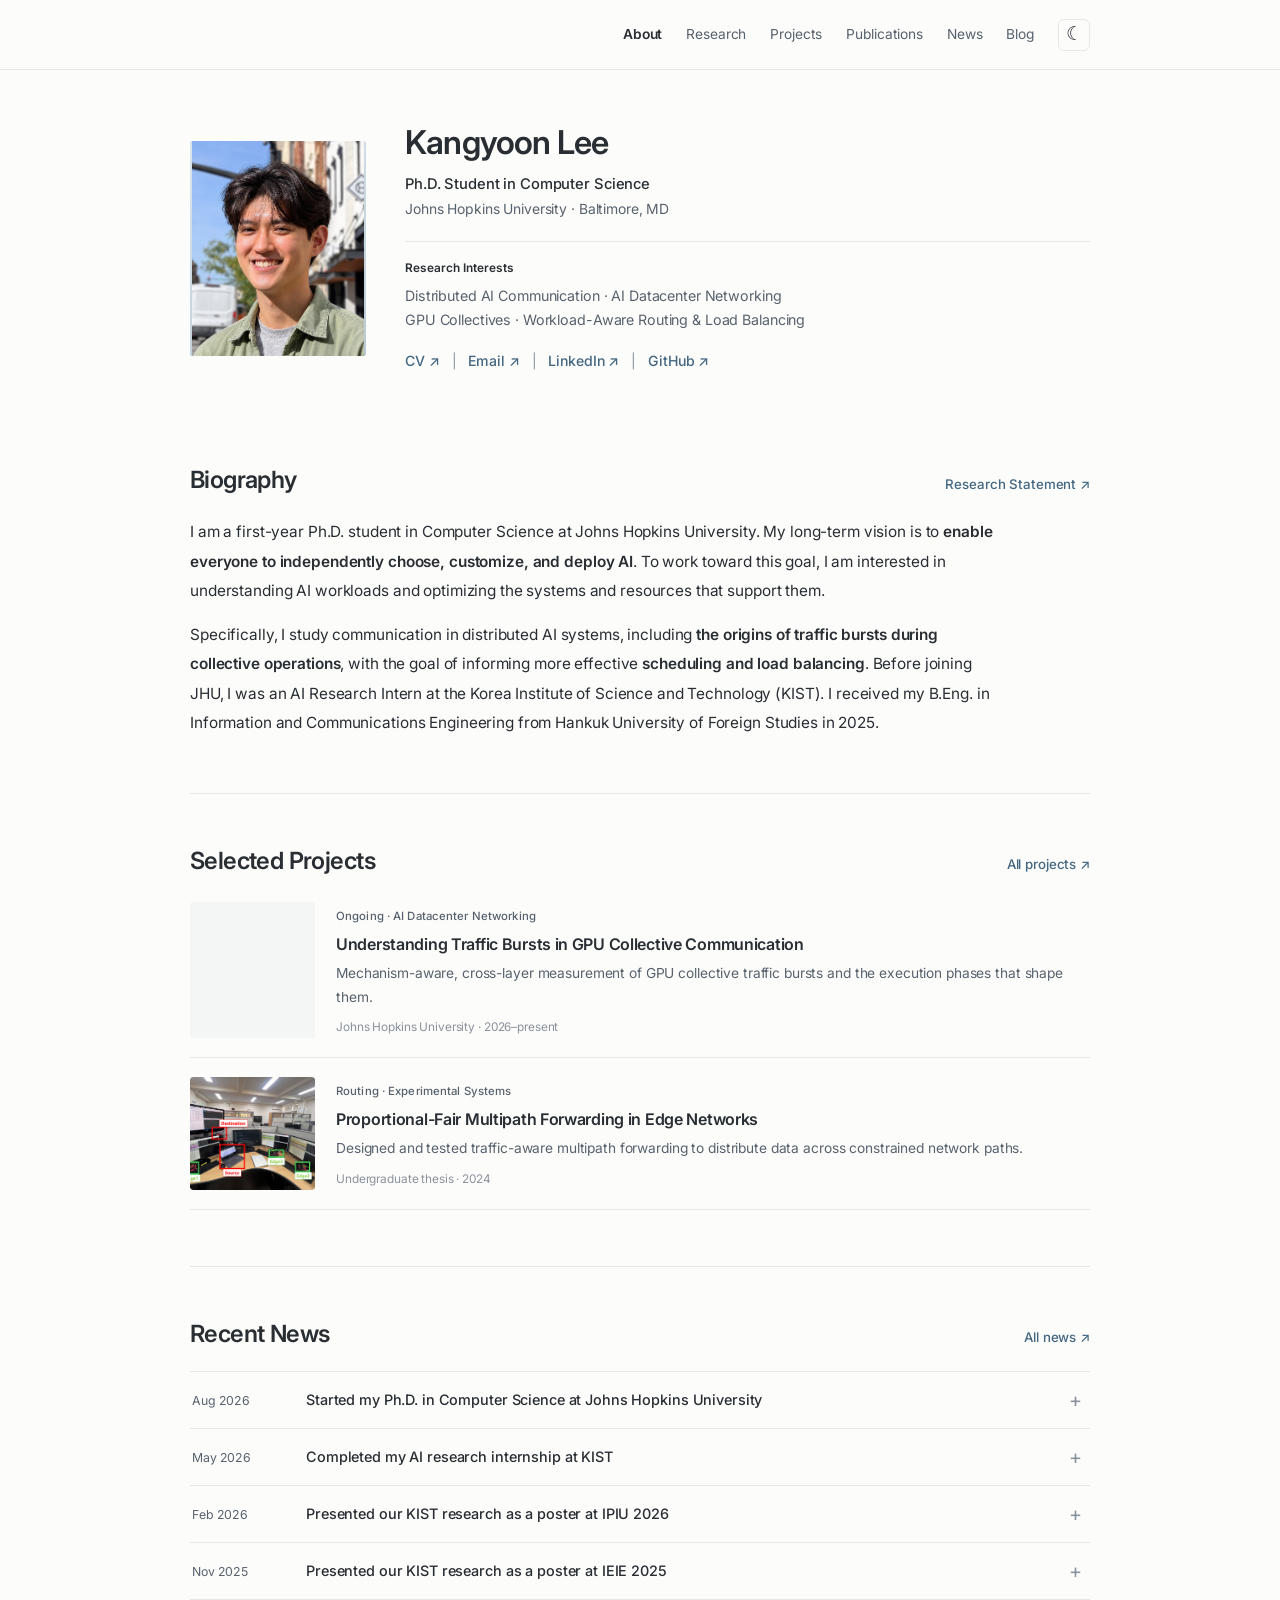
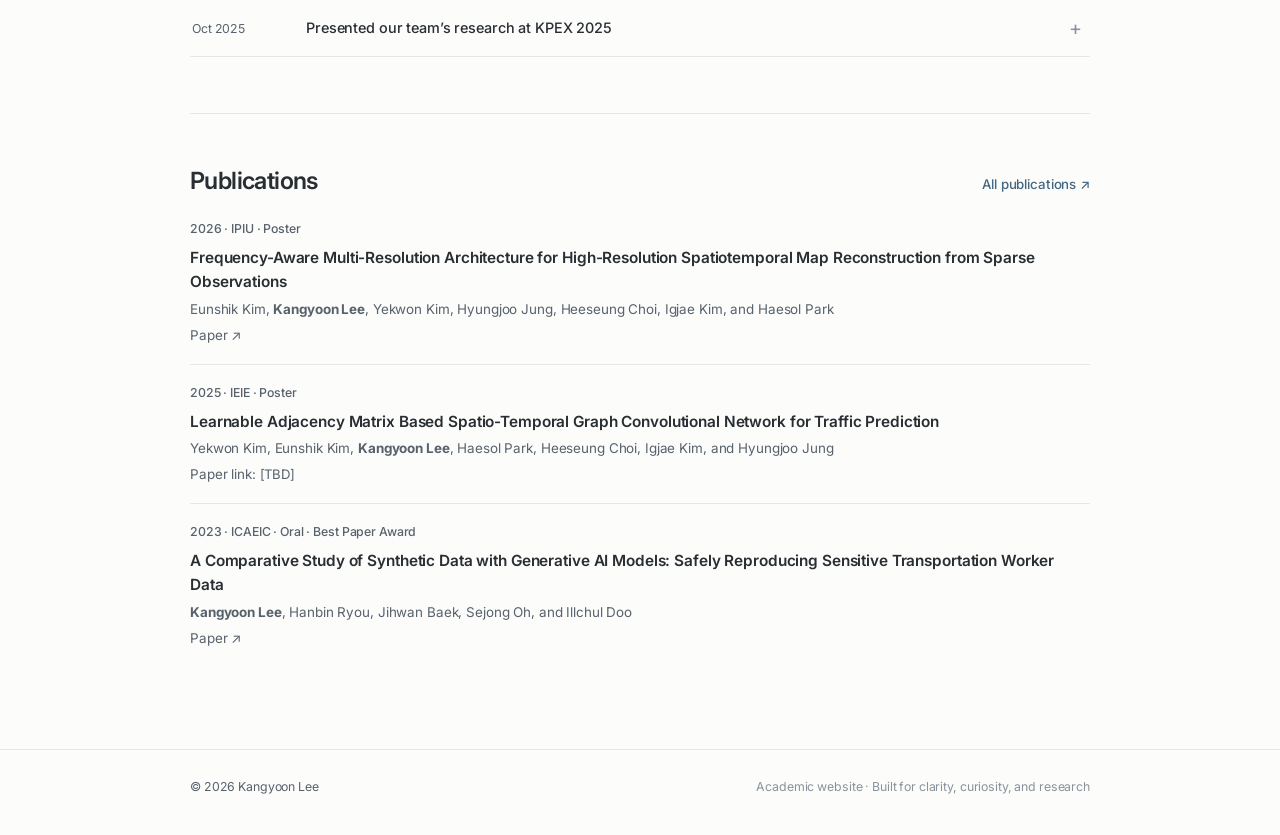
==== index.html @ d4cde8b1 "Add LinkedIn profile link to homepage" ====
<!doctype html><html lang="en"><head><meta charset="utf-8"><meta name="viewport" content="width=device-width, initial-scale=1"><meta name="description" content="Kangyoon Lee is a computer science Ph.D. student studying AI datacenter networking, GPU collective communication, network traffic bursts, and adaptive routing."><title>Kangyoon Lee — Researcher in AI Datacenter Networking</title><link rel="icon" href="assets/favicon.svg" type="image/svg+xml"><link rel="stylesheet" href="styles.css"><script src="site.js" defer></script><script>try{document.documentElement.dataset.theme=localStorage.getItem('klee-theme')||(matchMedia('(prefers-color-scheme: dark)').matches?'dark':'light')}catch(e){}</script></head>
<body><header class="site-header"><div class="wrap header-inner"><button class="mobile-menu" aria-controls="main-nav" aria-expanded="false">Menu ☰</button><nav class="nav" id="main-nav" aria-label="Main navigation"><a class="active" aria-current="page" href="index.html">About</a><a href="research.html">Research</a><a href="projects.html">Projects</a><a href="publications.html">Publications</a><a href="news.html">News</a><a href="blog.html">Blog</a><button class="theme-toggle" aria-label="Switch color theme"><span class="theme-icon" aria-hidden="true">☾</span></button></nav></div></header>
<main class="wrap"><section class="hero" aria-label="Introduction"><div class="portrait-wrap"><div class="portrait-frame"><img class="portrait-backdrop" src="assets/profile.jpg" alt="" aria-hidden="true"><img class="portrait" src="assets/profile.jpg" alt="Portrait of Kangyoon Lee"></div></div><div class="hero-copy"><h1>Kangyoon Lee</h1><p class="position">Ph.D. Student in Computer Science</p><p class="affiliation">Johns Hopkins University · Baltimore, MD</p><div class="rule"></div><span class="interests-label">Research Interests</span><p class="interests">Distributed AI Communication · AI Datacenter Networking<br>GPU Collectives · Workload-Aware Routing &amp; Load Balancing</p><div class="link-row"><a href="assets/Kangyoon_Lee_CV.pdf" target="_blank" rel="noopener">CV ↗</a><span class="sep">|</span><a href="mailto:klee320@jhu.edu">Email ↗</a><span class="sep">|</span><a href="https://www.linkedin.com/in/kangyoon-lee-a5141427a/" target="_blank" rel="noopener noreferrer">LinkedIn ↗</a><span class="sep">|</span><a href="https://github.com/KangYoonLee" target="_blank" rel="noopener">GitHub ↗</a></div></div></section>
<section class="section" id="biography"><div class="section-heading"><h2>Biography</h2><a class="more-link" href="research.html">Research Statement ↗</a></div><div class="body-copy"><p>I am a first-year Ph.D. student in Computer Science at Johns Hopkins University. My long-term vision is to <strong>enable everyone to independently choose, customize, and deploy AI</strong>. To work toward this goal, I am interested in understanding AI workloads and optimizing the systems and resources that support them.</p><p>Specifically, I study communication in distributed AI systems, including <strong>the origins of traffic bursts during collective operations</strong>, with the goal of informing more effective <strong>scheduling and load balancing</strong>. Before joining JHU, I was an AI Research Intern at the Korea Institute of Science and Technology (KIST). I received my B.Eng. in Information and Communications Engineering from Hankuk University of Foreign Studies in 2025.</p></div></section>
<div class="section-rule"></div><section class="section" id="selected-projects"><div class="section-heading"><h2>Selected Projects</h2><a class="more-link" href="projects.html">All projects ↗</a></div><div class="project-list"><a class="project" href="projects.html#gpu-bursts"><div class="project-art project-art-empty" aria-hidden="true"></div><div><span class="project-kind">Ongoing · AI Datacenter Networking</span><h3>Understanding Traffic Bursts in GPU Collective Communication</h3><p>Mechanism-aware, cross-layer measurement of GPU collective traffic bursts and the execution phases that shape them.</p><span class="project-meta">Johns Hopkins University · 2026–present</span></div></a><a class="project" href="projects.html#fair-forwarding"><div class="project-art"><img src="assets/project-pfs-dff.png" loading="lazy" alt="Annotated proportional-fair edge forwarding testbed with source, destination, and three relay nodes"></div><div><span class="project-kind">Routing · Experimental Systems</span><h3>Proportional-Fair Multipath Forwarding in Edge Networks</h3><p>Designed and tested traffic-aware multipath forwarding to distribute data across constrained network paths.</p><span class="project-meta">Undergraduate thesis · 2024</span></div></a></div></section>
<div class="section-rule"></div><section class="section" id="recent-news"><div class="section-heading"><h2>Recent News</h2><a class="more-link" href="news.html">All news ↗</a></div><div class="news-list" data-news-list data-news-limit="5"></div></section>
<div class="section-rule"></div><section class="section" id="publications"><div class="section-heading"><h2>Publications</h2><a class="more-link" href="publications.html">All publications ↗</a></div><div class="pub-list">
<article class="pub"><div class="pub-year">2026 · IPIU · Poster</div><div class="pub-title">Frequency-Aware Multi-Resolution Architecture for High-Resolution Spatiotemporal Map Reconstruction from Sparse Observations</div><div class="pub-authors">Eunshik Kim, <strong>Kangyoon Lee</strong>, Yekwon Kim, Hyungjoo Jung, Heeseung Choi, Igjae Kim, and Haesol Park</div><div class="pub-venue"><a href="https://drive.google.com/file/d/1fijY-DSR096OE1NTxRyKl7PCEGbOuyuy/view" target="_blank" rel="noopener">Paper ↗</a></div></article>
<article class="pub"><div class="pub-year">2025 · IEIE · Poster</div><div class="pub-title">Learnable Adjacency Matrix Based Spatio-Temporal Graph Convolutional Network for Traffic Prediction</div><div class="pub-authors">Yekwon Kim, Eunshik Kim, <strong>Kangyoon Lee</strong>, Haesol Park, Heeseung Choi, Igjae Kim, and Hyungjoo Jung</div><div class="pub-venue">Paper link: <span class="tbd-marker">[TBD]</span></div></article><article class="pub"><div class="pub-year">2023 · ICAEIC · Oral · Best Paper Award</div><div class="pub-title">A Comparative Study of Synthetic Data with Generative AI Models: Safely Reproducing Sensitive Transportation Worker Data</div><div class="pub-authors"><strong>Kangyoon Lee</strong>, Hanbin Ryou, Jihwan Baek, Sejong Oh, and Illchul Doo</div><div class="pub-venue"><a href="https://drive.google.com/file/d/1S6wTslbVXOL-vs75FmN3LtiXVv6EOuTP/view" target="_blank" rel="noopener">Paper ↗</a></div></article></div></section></main>
<footer class="site-footer"><div class="wrap footer-inner"><span>© <span class="year">2026</span> Kangyoon Lee</span><span class="footer-note">Academic website · Built for clarity, curiosity, and research</span></div></footer></body></html>
---- styles.css ----
@import url('https://fonts.googleapis.com/css2?family=Inter:wght@400;500;600;700&display=swap');
:root {
  --bg:#fafaf8; --surface:#ffffff; --ink:#262c35; --muted:#68717d; --light:#8d949d;
  --border:#e7e9e9; --accent:#365f89; --accent-soft:#ebf2f8; --card:#f5f7f6;
  --shadow:0 14px 60px rgba(34,47,58,.045); --max:1040px;
  color-scheme:light;
}
[data-theme="dark"] {
  --bg:#14191e; --surface:#1c232b; --ink:#eaf0f4; --muted:#aab6c3; --light:#8694a1;
  --border:#2c3741; --accent:#98c4e8; --accent-soft:#213647; --card:#1b2630;
  --shadow:0 15px 60px rgba(0,0,0,.12);color-scheme:dark;
}
*{box-sizing:border-box} html{scroll-behavior:smooth} body{margin:0;background:var(--bg);color:var(--ink);font:15px/1.75 'DM Sans',-apple-system,BlinkMacSystemFont,'Segoe UI',sans-serif;-webkit-font-smoothing:antialiased}
a{color:inherit;text-decoration:none}a:hover{color:var(--accent)}button{font:inherit}a:focus-visible,button:focus-visible,summary:focus-visible{outline:2px solid var(--accent);outline-offset:4px;border-radius:3px}p{margin:0 0 1em}h1,h2,h3{font-weight:600;margin:0;line-height:1.2;letter-spacing:-.03em}h1,h2{font-family:'Newsreader',Georgia,serif} h2{font-size:2.25rem}h3{font-size:1.12rem;letter-spacing:-.018em}
.wrap{width:min(calc(100% - 56px),var(--max));margin:0 auto}
.site-header{position:sticky;top:0;z-index:10;background:color-mix(in srgb,var(--bg) 94%,transparent);backdrop-filter:blur(18px);border-bottom:1px solid var(--border)}
.header-inner{min-height:78px;display:flex;align-items:center;justify-content:space-between;gap:20px}.brand{font-family:'Newsreader',Georgia,serif;font-weight:600;font-size:1.35rem;letter-spacing:-.035em}.brand-dot{color:var(--accent)}
.nav{display:flex;align-items:center;gap:27px}.nav a{font-size:.89rem;font-weight:550;color:var(--muted)}.nav a.active{color:var(--ink)}.nav a:hover{color:var(--accent)}
.theme-toggle{width:37px;height:37px;border:1px solid var(--border);background:var(--surface);color:var(--ink);border-radius:100%;cursor:pointer;display:grid;place-items:center;transition:transform .15s}.theme-toggle:hover{transform:rotate(15deg)}.theme-icon{font-size:1.17rem;line-height:1}.mobile-menu{display:none;border:1px solid var(--border);background:var(--surface);border-radius:8px;padding:7px 11px;color:var(--ink);cursor:pointer}
main{padding-bottom:100px}.hero{display:grid;grid-template-columns:285px 1fr;gap:68px;padding:92px 0 72px;align-items:center}.portrait-wrap{position:relative;width:285px;max-width:100%}.portrait{height:335px;border-radius:8px;background:linear-gradient(150deg,#dbe6eb,#b9c9d4);object-fit:cover;width:100%;display:block;filter:saturate(.85)}.portrait-note{font-size:.76rem;color:var(--light);margin-top:12px;text-align:center}.hero-copy .eyebrow,.kicker{color:var(--accent);font-weight:700;text-transform:uppercase;letter-spacing:.15em;font-size:.7rem}.hero h1{font-size:clamp(3.25rem,6vw,5.05rem);font-weight:500;letter-spacing:-.055em;margin:14px 0 6px;line-height:1}.position{font-size:1.06rem;font-weight:600;margin:12px 0 3px;line-height:1.5}.affiliation{color:var(--muted);font-size:.96rem;margin-bottom:30px}.rule{width:100%;height:1px;background:var(--border);margin:27px 0 24px}.interests-label{display:block;font-size:.75rem;letter-spacing:.05em;text-transform:uppercase;font-weight:700;margin-bottom:6px}.interests{font-size:.95rem;color:var(--muted);margin-bottom:22px}.link-row{display:flex;align-items:center;flex-wrap:wrap;gap:13px;font-size:.9rem;font-weight:650}.link-row a{color:var(--accent)}.sep{color:var(--light);font-weight:400}.unavailable{opacity:.42;cursor:not-allowed}
section{scroll-margin-top:120px}.section{margin-top:65px}.section-heading{display:flex;align-items:flex-end;justify-content:space-between;gap:20px;margin-bottom:25px}.more-link{font-size:.84rem;font-weight:650;color:var(--accent);white-space:nowrap}.body-copy{max-width:800px;font-size:1rem;color:var(--muted);line-height:1.95}.body-copy strong{color:var(--ink);font-weight:650}.statement{margin:30px 0 18px;padding:18px 24px;border-left:3px solid var(--accent);background:var(--accent-soft);font-family:'Newsreader',Georgia,serif;font-size:1.5rem;line-height:1.4;letter-spacing:-.015em}.research-steps{display:grid;grid-template-columns:repeat(3,1fr);gap:16px;margin-top:27px}.step{border:1px solid var(--border);padding:22px 23px;border-radius:9px;background:var(--surface)}.step-no{color:var(--accent);font-size:.73rem;font-weight:700;letter-spacing:.12em}.step h3{margin:12px 0 9px}.step p{color:var(--muted);font-size:.86rem;line-height:1.75;margin:0}
.section-rule{height:1px;background:var(--border);margin-top:73px}.project-list{display:grid;gap:16px}.project{display:grid;grid-template-columns:155px 1fr;gap:25px;padding:22px;border:1px solid var(--border);border-radius:10px;background:var(--surface);box-shadow:var(--shadow)}.project:hover{border-color:color-mix(in srgb,var(--accent) 35%,var(--border))}.project-art{min-height:125px;border-radius:7px;background:var(--card);position:relative;overflow:hidden;display:flex;align-items:center;justify-content:center}.project-art svg{width:100%;height:100%;max-height:160px}.project-kind{font-size:.71rem;letter-spacing:.11em;color:var(--accent);font-weight:700;text-transform:uppercase}.project h3{margin:6px 0 8px;font-size:1.13rem}.project p{margin:0;color:var(--muted);font-size:.88rem;line-height:1.73}.project-meta{display:block;margin-top:12px;font-size:.77rem;color:var(--light)}
.news-list{border-top:1px solid var(--border)}.news-entry{border-bottom:1px solid var(--border)}.news-entry summary{display:grid;grid-template-columns:110px 1fr 20px;gap:15px;align-items:start;list-style:none;padding:20px 2px;cursor:pointer}.news-entry summary::-webkit-details-marker{display:none}.news-date{font-size:.78rem;color:var(--muted);padding-top:2px}.news-title{font-weight:600;font-size:.92rem;line-height:1.6}.chevron{font-size:1.25rem;color:var(--light);line-height:1.2;transition:transform .2s}.news-entry[open] .chevron{transform:rotate(45deg)}.news-detail{margin:-6px 45px 21px 125px;color:var(--muted);font-size:.88rem;line-height:1.8}.tag{display:inline-block;font-size:.68rem;font-weight:600;border:1px solid var(--border);border-radius:50px;padding:1px 9px;margin-left:7px;vertical-align:1px;color:var(--muted)}
.pub-list{display:grid;gap:20px}.pub{border-bottom:1px solid var(--border);padding-bottom:20px}.pub:last-child{border-bottom:0}.pub-year{color:var(--accent);font-size:.77rem;font-weight:700;margin-bottom:6px}.pub-title{font-weight:650;line-height:1.6}.pub-authors,.pub-venue{color:var(--muted);font-size:.87rem;margin-top:3px;line-height:1.7}.pub-award{display:inline-block;margin-top:9px;color:var(--accent);background:var(--accent-soft);padding:2px 9px;border-radius:4px;font-size:.76rem;font-weight:600}
.page-hero{padding:91px 0 38px;max-width:770px}.page-hero h1{font-size:clamp(3.3rem,6vw,4.7rem);font-weight:500;margin:13px 0 20px}.page-hero p{font-size:1rem;color:var(--muted);max-width:720px}.detail-list{display:grid;gap:24px;margin-top:25px}.detail{border:1px solid var(--border);background:var(--surface);padding:29px 33px;border-radius:10px}.detail .project-kind{margin-bottom:10px}.detail h2{font-family:'DM Sans',sans-serif;font-size:1.36rem;letter-spacing:-.025em;margin-bottom:13px}.detail p{color:var(--muted);max-width:790px;font-size:.93rem;line-height:1.85}.detail .micro{color:var(--accent);font-size:.84rem;font-weight:600;margin-top:15px}.empty-state{border:1px dashed var(--border);border-radius:10px;padding:45px 35px;background:var(--surface)}.empty-state h2{font-size:2rem}.empty-state p{max-width:610px;color:var(--muted);margin-top:15px}.topic-chips{display:flex;flex-wrap:wrap;gap:10px;margin-top:24px}.topic-chips span{padding:7px 13px;border:1px solid var(--border);border-radius:50px;font-size:.81rem;color:var(--muted)}
.site-footer{border-top:1px solid var(--border);padding:32px 0 45px;color:var(--muted);font-size:.8rem}.footer-inner{display:flex;justify-content:space-between;align-items:center;gap:12px;flex-wrap:wrap}.footer-note{color:var(--light)}
@media(max-width:850px){.hero{grid-template-columns:230px 1fr;gap:35px;padding-top:65px}.portrait-wrap{width:230px}.portrait{height:280px}.research-steps{grid-template-columns:1fr 1fr}.nav{gap:15px}}
@media(max-width:640px){.wrap{width:min(calc(100% - 36px),var(--max))}.header-inner{min-height:66px}.mobile-menu{display:block;margin-left:auto}.nav{display:none;position:absolute;left:0;right:0;top:66px;background:var(--bg);border-bottom:1px solid var(--border);padding:17px 20px 25px;flex-direction:column;align-items:stretch;gap:13px}.nav.open{display:flex}.nav a{padding:6px 0}.theme-toggle{align-self:flex-start}.hero{display:block;padding:46px 0 30px}.portrait-wrap{width:205px;margin-bottom:30px}.portrait{height:245px}.portrait-note{text-align:left}.hero h1{font-size:3.8rem}.section{margin-top:48px}h2{font-size:1.9rem}.section-rule{margin-top:54px}.research-steps{grid-template-columns:1fr}.project{grid-template-columns:100px 1fr;gap:16px;padding:15px}.project-art{min-height:115px}.project h3{font-size:1rem}.project p{font-size:.81rem}.news-entry summary{grid-template-columns:78px 1fr 18px;gap:9px}.news-detail{margin:-3px 25px 17px 87px}.tag{margin-left:0;margin-top:4px}.page-hero{padding:55px 0 24px}.page-hero h1{font-size:3.6rem}.detail{padding:22px}.statement{font-size:1.3rem}}
@media(prefers-reduced-motion:reduce){html{scroll-behavior:auto}*{transition:none!important}}


/* Academic minimalism refresh, 2026-10-31.
   Keeps the existing layout, content, dark mode and responsive behavior. */
:root {
  --bg:#fcfcfb; --surface:#fff; --ink:#292e33; --muted:#58626d;
  --light:#8a929b; --border:#e5e8e9; --accent:#446781;
  --accent-soft:#f5f7f8; --card:#f4f6f6; --shadow:none; --max:900px;
}
[data-theme="dark"] {
  --bg:#171b1f; --surface:#1b2025; --ink:#e8edf0;
  --muted:#b1bac3; --light:#8a98a5; --border:#343b43;
  --accent:#a6c4d9; --accent-soft:#222b33; --card:#20272d;
  --shadow:none;
}
body {
  font-family:'Inter',-apple-system,BlinkMacSystemFont,'Segoe UI',Arial,sans-serif;
  font-size:15px;line-height:1.78;font-weight:400;letter-spacing:-.008em;
}
h1,h2,h3,.brand,.statement {
  font-family:'Inter',-apple-system,BlinkMacSystemFont,'Segoe UI',Arial,sans-serif;
  letter-spacing:-.025em;
}
h1,h2,h3{font-weight:600;line-height:1.35}
h2{font-size:1.48rem}
h3{font-size:1rem;letter-spacing:-.018em}
a:hover{color:var(--accent)}
.site-header {background:color-mix(in srgb,var(--bg) 96%,transparent);backdrop-filter:blur(12px)}
.header-inner{min-height:69px}
.brand{font-size:.98rem;font-weight:600;letter-spacing:-.018em}
.brand-dot{color:var(--muted)}
.nav{gap:24px}
.nav a{font-size:.86rem;font-weight:400;color:var(--muted)}
.nav a.active{font-weight:600;color:var(--ink)}
.theme-toggle{width:32px;height:32px;border-radius:6px;background:transparent}
.theme-toggle:hover{transform:none;background:var(--accent-soft)}
main{padding-bottom:82px}
.hero{grid-template-columns:218px minmax(0,1fr);gap:48px;padding:69px 0 54px;align-items:center}
.portrait-wrap{width:218px}
.portrait{height:267px;border-radius:3px;filter:saturate(.78)}
.portrait-note{font-size:.7rem;margin-top:8px}
.hero-copy .eyebrow,.kicker{
  font-size:.72rem;letter-spacing:.025em;font-weight:500;
  text-transform:none;color:var(--muted);
}
.hero h1{
  font-size:clamp(2.35rem,4vw,2.75rem);font-weight:600;
  letter-spacing:-.032em;line-height:1.16;margin:10px 0 10px;
}
.position{font-size:.96rem;font-weight:500;margin:8px 0 2px}
.affiliation{font-size:.9rem;margin-bottom:19px}
.rule{margin:19px 0 16px}
.interests-label{font-size:.74rem;letter-spacing:0;text-transform:none;font-weight:600;margin-bottom:5px}
.interests{font-size:.89rem;line-height:1.7;margin-bottom:16px}
.link-row{font-size:.88rem;font-weight:500;gap:12px}
.section{margin-top:51px}
.section-heading{margin-bottom:21px}
.more-link{font-size:.83rem;font-weight:500}
.body-copy{max-width:815px;font-size:.96rem;color:var(--ink);line-height:1.9}
.body-copy strong{font-weight:600}
.statement{
  margin:26px 0 18px;padding:7px 0 7px 17px;
  border-left:2px solid var(--border);background:transparent;
  font-size:.98rem;font-weight:400;line-height:1.75;
  color:var(--muted);letter-spacing:-.01em;
}
.research-steps{gap:28px;margin-top:25px}
.step{padding:4px 0;background:transparent;border:0;border-radius:0}
.step-no{font-size:.7rem;font-weight:500;letter-spacing:.01em;color:var(--muted)}
.step h3{margin:7px 0 5px;font-size:.92rem;font-weight:600}
.step p{font-size:.84rem;line-height:1.75}
.section-rule{margin-top:56px;background:var(--border)}
.project-list{gap:0}
.project{
  grid-template-columns:125px minmax(0,1fr);gap:21px;
  padding:19px 0;border:0;border-bottom:1px solid var(--border);
  border-radius:0;background:transparent;box-shadow:none;
}
.project:first-child{padding-top:4px}
.project:hover{border-color:var(--border)}
.project-art{min-height:100px;border-radius:3px;background:var(--card)}
.project-art svg{max-height:110px}
.project-kind{font-size:.71rem;letter-spacing:.01em;font-weight:500;text-transform:none;color:var(--muted)}
.project h3{font-size:1rem;line-height:1.52;margin:3px 0 6px}
.project p{font-size:.86rem;line-height:1.72}
.project-meta{font-size:.74rem;margin-top:8px}
.news-entry summary{padding:16px 2px;grid-template-columns:99px 1fr 19px;gap:15px}
.news-title{font-size:.9rem;font-weight:500}
.news-date{font-size:.77rem}
.news-detail{margin:-4px 36px 17px 116px;font-size:.87rem}
.tag{font-weight:400;font-size:.68rem;border-color:var(--border);background:transparent;padding:1px 7px}
.pub-list{gap:17px}
.pub{padding-bottom:17px}
.pub-year{font-weight:500;color:var(--muted)}
.pub-title{font-weight:600;font-size:.96rem}
.pub-authors,.pub-venue{font-size:.84rem}
.pub-award{color:var(--accent);background:transparent;padding:0;font-size:.78rem}
.page-hero{padding:68px 0 26px}
.page-hero h1{
  font-family:'Inter',sans-serif;font-size:clamp(2.15rem,4vw,2.5rem);
  font-weight:600;line-height:1.2;letter-spacing:-.03em;margin:10px 0 17px;
}
.page-hero p{font-size:.94rem}
.detail-list{gap:0}
.detail{
  background:transparent;border:0;border-bottom:1px solid var(--border);
  padding:24px 0;border-radius:0;
}
.detail:first-child{padding-top:14px}
.detail h2{font-family:'Inter',sans-serif;font-size:1.09rem;font-weight:600;letter-spacing:-.016em}
.detail p{font-size:.92rem;line-height:1.82}
.detail .micro{font-size:.8rem;font-weight:500;color:var(--muted)}
.empty-state{background:transparent;border:1px solid var(--border);border-radius:3px}
.empty-state h2{font-size:1.5rem}
.topic-chips span{font-size:.79rem;border-radius:4px}
.site-footer{font-size:.77rem;padding:26px 0 38px}
@media(max-width:850px){
  .hero{grid-template-columns:198px minmax(0,1fr);gap:33px;padding-top:55px}
  .portrait-wrap{width:198px}.portrait{height:240px}
  .nav{gap:15px}
}
@media(max-width:640px){
  .header-inner{min-height:63px}
  .nav{top:63px}
  .hero{display:block;padding:36px 0 24px}
  .portrait-wrap{width:184px;margin-bottom:25px}
  .portrait{height:224px}
  .hero h1{font-size:2.45rem}
  h2{font-size:1.4rem}
  .section{margin-top:39px}
  .section-rule{margin-top:42px}
  .research-steps{grid-template-columns:1fr;gap:18px}
  .project{grid-template-columns:90px minmax(0,1fr);gap:15px;padding:16px 0}
  .project-art{min-height:96px}
  .project h3{font-size:.92rem}
  .project p{font-size:.81rem}
  .news-entry summary{grid-template-columns:80px 1fr 15px;gap:8px}
  .news-detail{margin:-4px 20px 17px 88px}
  .page-hero{padding:44px 0 18px}
  .page-hero h1{font-size:2.2rem}
  .detail{padding:20px 0}
  .statement{font-size:.95rem}
}

/* Profile and research content revision */
.hero{grid-template-columns:176px minmax(0,1fr);gap:39px;padding:53px 0 40px}
.portrait-wrap{width:176px}.portrait{height:215px;object-position:center 42%}
.hero h1{font-size:2.05rem;letter-spacing:-.025em;margin:0 0 12px}
.position{font-size:.92rem}.affiliation{font-size:.87rem}
.hero .eyebrow{display:none}
.research-statement-block{padding:26px 0;border-bottom:1px solid var(--border);max-width:780px}
.research-statement-block h2{font-size:1.12rem;margin-bottom:10px}
.research-statement-block p{font-size:.95rem;line-height:1.82;color:var(--muted)}
.research-statement-block .statement-line{color:var(--ink);font-weight:600}
.tbd-marker{font-size:.82rem;color:var(--muted);font-weight:400}
.paper-abstract{max-width:750px;font-size:.87rem;line-height:1.7;color:var(--muted);margin:12px 0}
.pub h2.pub-title{font-family:Inter,Arial,sans-serif;font-size:1.04rem;line-height:1.5;font-weight:600;margin:4px 0 7px;letter-spacing:-.012em}
@media(max-width:640px){.hero{display:block;padding:32px 0 21px}.portrait-wrap{width:168px;margin-bottom:21px}.portrait{height:206px}.hero h1{font-size:2.05rem}}

/* Portrait framing: a sharp, centered subject over a softly blurred copy
   of the original photograph. Update both image src attributes together. */
.portrait-frame{
  position:relative;
  width:100%;
  height:215px;
  overflow:hidden;
  border-radius:3px;
  background:var(--card);
  isolation:isolate;
}
.portrait-frame .portrait-backdrop{
  position:absolute;
  inset:-17px;
  width:calc(100% + 34px);
  height:calc(100% + 34px);
  object-fit:cover;
  filter:blur(17px) brightness(.94);
  transform:scale(1.04);
  opacity:.8;
  z-index:0;
}
.portrait-frame .portrait{
  position:relative;
  z-index:1;
  display:block;
  width:100%;
  height:100%;
  object-fit:contain;
  object-position:center;
  filter:none;
  border-radius:0;
}
@media(max-width:640px){
  .portrait-frame{height:206px}
}

/* Project photography: actual research materials, with images aligned left. */
.project-art{overflow:hidden}
.project-art img{
  display:block;width:100%;height:100%;min-height:100px;
  object-fit:cover;object-position:center;border-radius:3px;
}
.project-art-empty{background:var(--card)}
.detail-list .detail{
  display:grid;
  grid-template-columns:215px minmax(0,1fr);
  gap:24px;
  align-items:start;
}
.detail-media{
  min-width:0;aspect-ratio:4 / 3;
  overflow:hidden;
  background:var(--card);
  border:1px solid var(--border);
  border-radius:3px;
}
.detail-media img{
  display:block;width:100%;height:100%;
  object-fit:contain;object-position:center;
  background:#fff;
}
.detail-media-empty{background:var(--card);border-color:transparent}
.detail-copy{min-width:0}
@media(max-width:700px){
  .detail-list .detail{grid-template-columns:132px minmax(0,1fr);gap:16px}
}
@media(max-width:520px){
  .detail-list .detail{grid-template-columns:1fr;gap:12px}
  .detail-media{max-width:270px}
  .detail-media-empty{min-height:90px;max-width:180px}
}

/* Header without a wordmark: right-align navigation on desktop. */
@media (min-width:641px) { .header-inner { justify-content:flex-end; } }
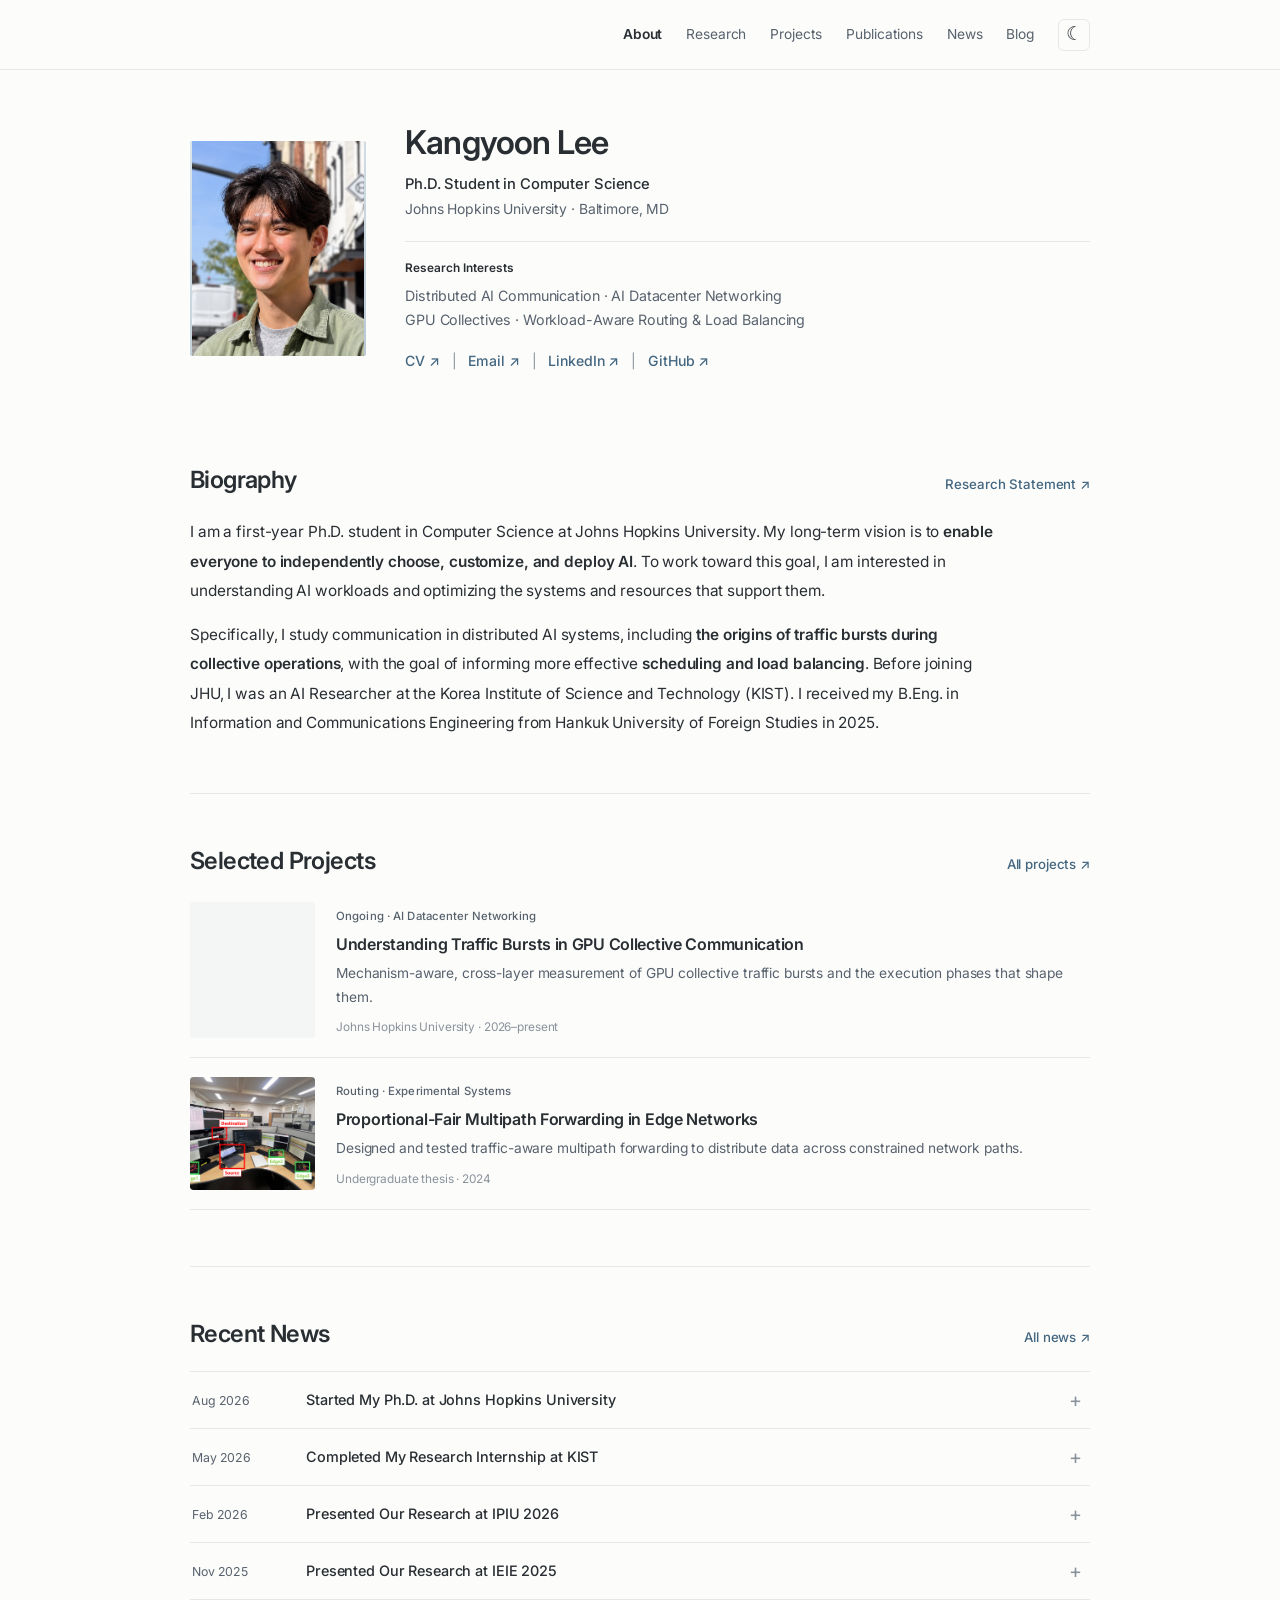
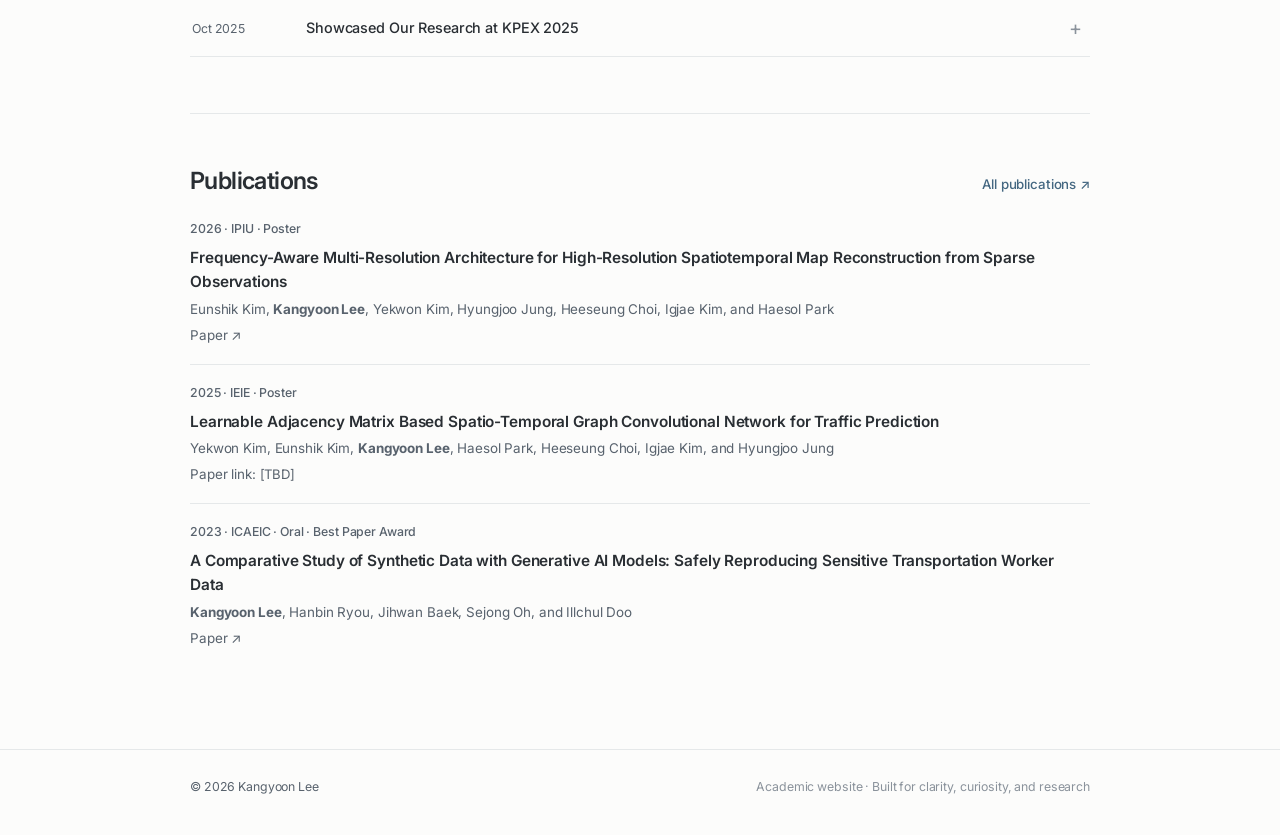
==== commit af8b46a8: "Fix biography section title and update details Updated biography section to reflect correct title an" ====
--- a/index.html
+++ b/index.html
@@ -1,7 +1,7 @@
 <!doctype html><html lang="en"><head><meta charset="utf-8"><meta name="viewport" content="width=device-width, initial-scale=1"><meta name="description" content="Kangyoon Lee is a computer science Ph.D. student studying AI datacenter networking, GPU collective communication, network traffic bursts, and adaptive routing."><title>Kangyoon Lee — Researcher in AI Datacenter Networking</title><link rel="icon" href="assets/favicon.svg" type="image/svg+xml"><link rel="stylesheet" href="styles.css"><script src="site.js" defer></script><script>try{document.documentElement.dataset.theme=localStorage.getItem('klee-theme')||(matchMedia('(prefers-color-scheme: dark)').matches?'dark':'light')}catch(e){}</script></head>
 <body><header class="site-header"><div class="wrap header-inner"><button class="mobile-menu" aria-controls="main-nav" aria-expanded="false">Menu ☰</button><nav class="nav" id="main-nav" aria-label="Main navigation"><a class="active" aria-current="page" href="index.html">About</a><a href="research.html">Research</a><a href="projects.html">Projects</a><a href="publications.html">Publications</a><a href="news.html">News</a><a href="blog.html">Blog</a><button class="theme-toggle" aria-label="Switch color theme"><span class="theme-icon" aria-hidden="true">☾</span></button></nav></div></header>
 <main class="wrap"><section class="hero" aria-label="Introduction"><div class="portrait-wrap"><div class="portrait-frame"><img class="portrait-backdrop" src="assets/profile.jpg" alt="" aria-hidden="true"><img class="portrait" src="assets/profile.jpg" alt="Portrait of Kangyoon Lee"></div></div><div class="hero-copy"><h1>Kangyoon Lee</h1><p class="position">Ph.D. Student in Computer Science</p><p class="affiliation">Johns Hopkins University · Baltimore, MD</p><div class="rule"></div><span class="interests-label">Research Interests</span><p class="interests">Distributed AI Communication · AI Datacenter Networking<br>GPU Collectives · Workload-Aware Routing &amp; Load Balancing</p><div class="link-row"><a href="assets/Kangyoon_Lee_CV.pdf" target="_blank" rel="noopener">CV ↗</a><span class="sep">|</span><a href="mailto:klee320@jhu.edu">Email ↗</a><span class="sep">|</span><a href="https://www.linkedin.com/in/kangyoon-lee-a5141427a/" target="_blank" rel="noopener noreferrer">LinkedIn ↗</a><span class="sep">|</span><a href="https://github.com/KangYoonLee" target="_blank" rel="noopener">GitHub ↗</a></div></div></section>
-<section class="section" id="biography"><div class="section-heading"><h2>Biography</h2><a class="more-link" href="research.html">Research Statement ↗</a></div><div class="body-copy"><p>I am a first-year Ph.D. student in Computer Science at Johns Hopkins University. My long-term vision is to <strong>enable everyone to independently choose, customize, and deploy AI</strong>. To work toward this goal, I am interested in understanding AI workloads and optimizing the systems and resources that support them.</p><p>Specifically, I study communication in distributed AI systems, including <strong>the origins of traffic bursts during collective operations</strong>, with the goal of informing more effective <strong>scheduling and load balancing</strong>. Before joining JHU, I was an AI Research Intern at the Korea Institute of Science and Technology (KIST). I received my B.Eng. in Information and Communications Engineering from Hankuk University of Foreign Studies in 2025.</p></div></section>
+<section class="section" id="biography"><div class="section-heading"><h2>Biography</h2><a class="more-link" href="research.html">Research Statement ↗</a></div><div class="body-copy"><p>I am a first-year Ph.D. student in Computer Science at Johns Hopkins University. My long-term vision is to <strong>enable everyone to independently choose, customize, and deploy AI</strong>. To work toward this goal, I am interested in understanding AI workloads and optimizing the systems and resources that support them.</p><p>Specifically, I study communication in distributed AI systems, including <strong>the origins of traffic bursts during collective operations</strong>, with the goal of informing more effective <strong>scheduling and load balancing</strong>. Before joining JHU, I was an AI Researcher at the Korea Institute of Science and Technology (KIST). I received my B.Eng. in Information and Communications Engineering from Hankuk University of Foreign Studies in 2025.</p></div></section>
 <div class="section-rule"></div><section class="section" id="selected-projects"><div class="section-heading"><h2>Selected Projects</h2><a class="more-link" href="projects.html">All projects ↗</a></div><div class="project-list"><a class="project" href="projects.html#gpu-bursts"><div class="project-art project-art-empty" aria-hidden="true"></div><div><span class="project-kind">Ongoing · AI Datacenter Networking</span><h3>Understanding Traffic Bursts in GPU Collective Communication</h3><p>Mechanism-aware, cross-layer measurement of GPU collective traffic bursts and the execution phases that shape them.</p><span class="project-meta">Johns Hopkins University · 2026–present</span></div></a><a class="project" href="projects.html#fair-forwarding"><div class="project-art"><img src="assets/project-pfs-dff.png" loading="lazy" alt="Annotated proportional-fair edge forwarding testbed with source, destination, and three relay nodes"></div><div><span class="project-kind">Routing · Experimental Systems</span><h3>Proportional-Fair Multipath Forwarding in Edge Networks</h3><p>Designed and tested traffic-aware multipath forwarding to distribute data across constrained network paths.</p><span class="project-meta">Undergraduate thesis · 2024</span></div></a></div></section>
 <div class="section-rule"></div><section class="section" id="recent-news"><div class="section-heading"><h2>Recent News</h2><a class="more-link" href="news.html">All news ↗</a></div><div class="news-list" data-news-list data-news-limit="5"></div></section>
 <div class="section-rule"></div><section class="section" id="publications"><div class="section-heading"><h2>Publications</h2><a class="more-link" href="publications.html">All publications ↗</a></div><div class="pub-list">
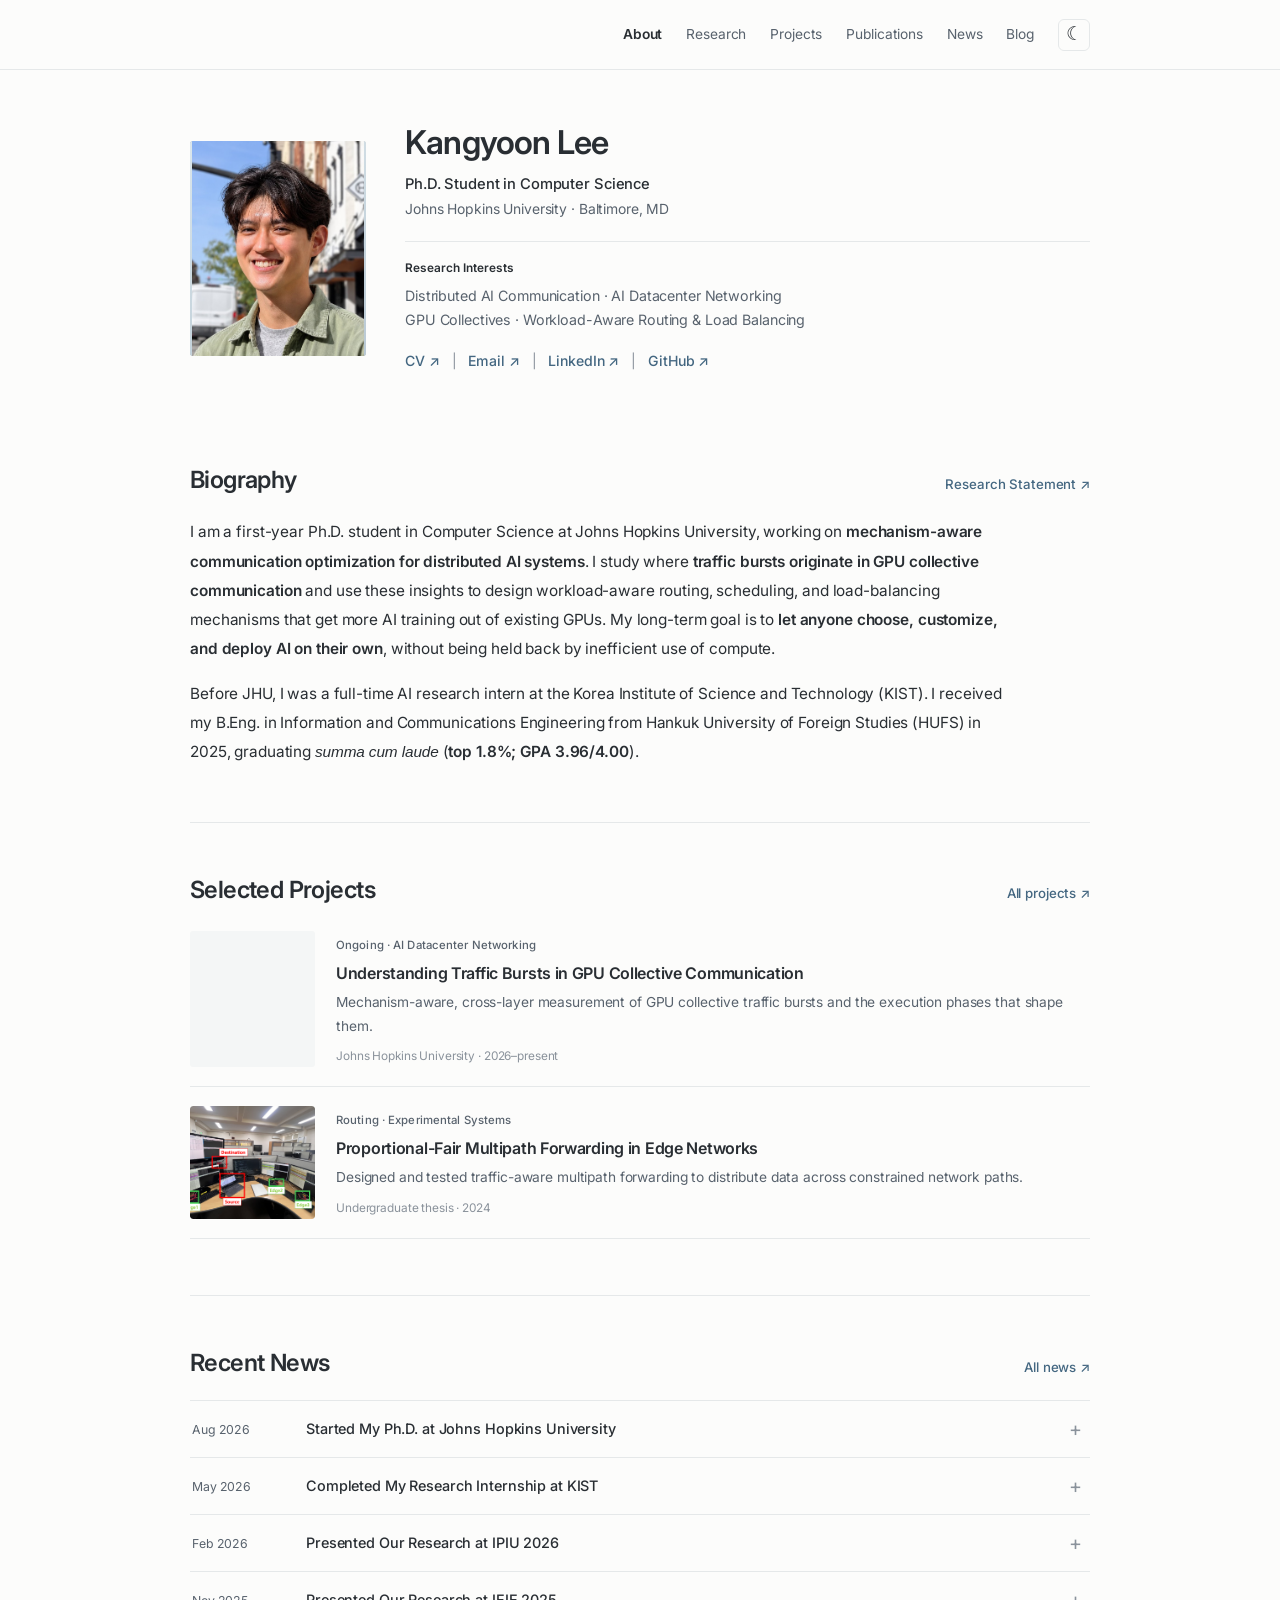
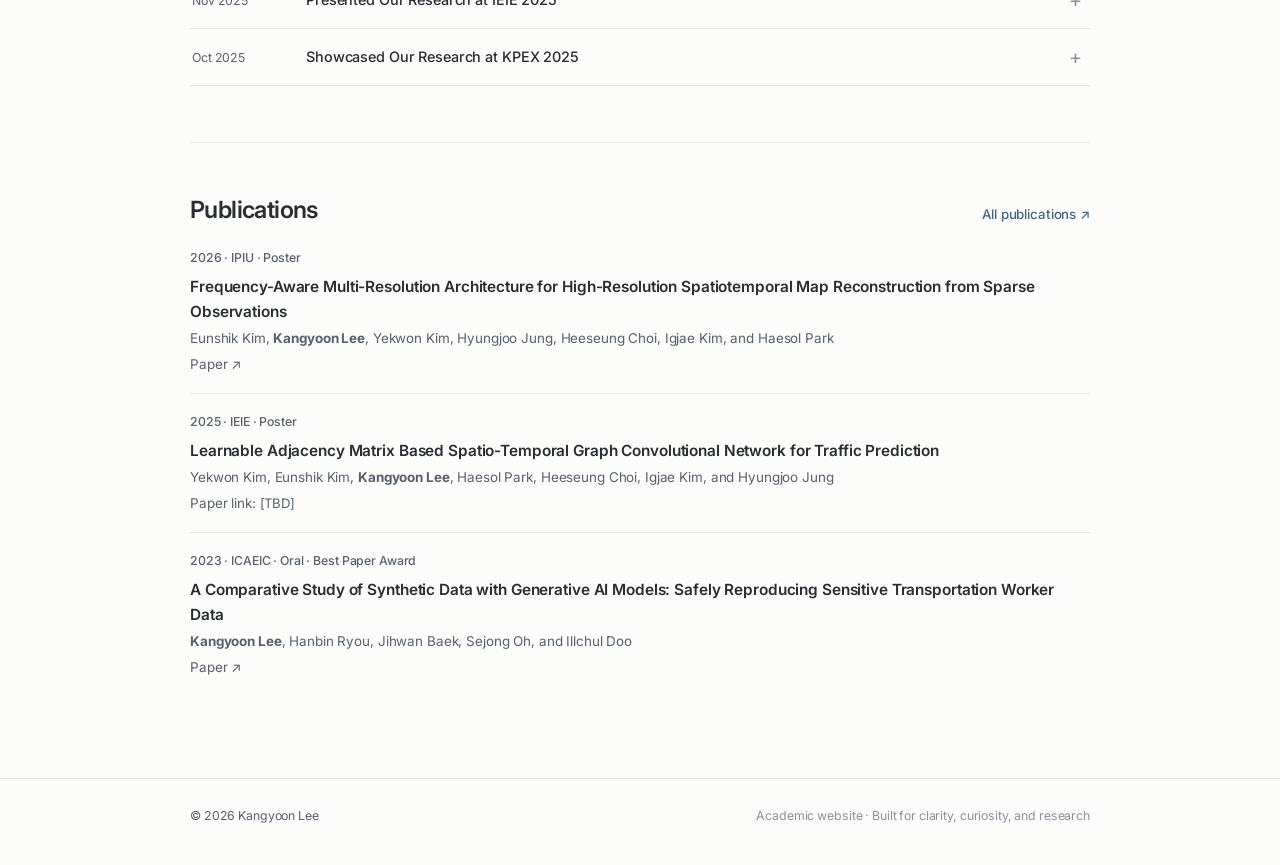
==== commit 72a72cb0: "Update biography with refined research mission and background" ====
--- a/index.html
+++ b/index.html
@@ -1,7 +1,7 @@
 <!doctype html><html lang="en"><head><meta charset="utf-8"><meta name="viewport" content="width=device-width, initial-scale=1"><meta name="description" content="Kangyoon Lee is a computer science Ph.D. student studying AI datacenter networking, GPU collective communication, network traffic bursts, and adaptive routing."><title>Kangyoon Lee — Researcher in AI Datacenter Networking</title><link rel="icon" href="assets/favicon.svg" type="image/svg+xml"><link rel="stylesheet" href="styles.css"><script src="site.js" defer></script><script>try{document.documentElement.dataset.theme=localStorage.getItem('klee-theme')||(matchMedia('(prefers-color-scheme: dark)').matches?'dark':'light')}catch(e){}</script></head>
 <body><header class="site-header"><div class="wrap header-inner"><button class="mobile-menu" aria-controls="main-nav" aria-expanded="false">Menu ☰</button><nav class="nav" id="main-nav" aria-label="Main navigation"><a class="active" aria-current="page" href="index.html">About</a><a href="research.html">Research</a><a href="projects.html">Projects</a><a href="publications.html">Publications</a><a href="news.html">News</a><a href="blog.html">Blog</a><button class="theme-toggle" aria-label="Switch color theme"><span class="theme-icon" aria-hidden="true">☾</span></button></nav></div></header>
 <main class="wrap"><section class="hero" aria-label="Introduction"><div class="portrait-wrap"><div class="portrait-frame"><img class="portrait-backdrop" src="assets/profile.jpg" alt="" aria-hidden="true"><img class="portrait" src="assets/profile.jpg" alt="Portrait of Kangyoon Lee"></div></div><div class="hero-copy"><h1>Kangyoon Lee</h1><p class="position">Ph.D. Student in Computer Science</p><p class="affiliation">Johns Hopkins University · Baltimore, MD</p><div class="rule"></div><span class="interests-label">Research Interests</span><p class="interests">Distributed AI Communication · AI Datacenter Networking<br>GPU Collectives · Workload-Aware Routing &amp; Load Balancing</p><div class="link-row"><a href="assets/Kangyoon_Lee_CV.pdf" target="_blank" rel="noopener">CV ↗</a><span class="sep">|</span><a href="mailto:klee320@jhu.edu">Email ↗</a><span class="sep">|</span><a href="https://www.linkedin.com/in/kangyoon-lee-a5141427a/" target="_blank" rel="noopener noreferrer">LinkedIn ↗</a><span class="sep">|</span><a href="https://github.com/KangYoonLee" target="_blank" rel="noopener">GitHub ↗</a></div></div></section>
-<section class="section" id="biography"><div class="section-heading"><h2>Biography</h2><a class="more-link" href="research.html">Research Statement ↗</a></div><div class="body-copy"><p>I am a first-year Ph.D. student in Computer Science at Johns Hopkins University. My long-term vision is to <strong>enable everyone to independently choose, customize, and deploy AI</strong>. To work toward this goal, I am interested in understanding AI workloads and optimizing the systems and resources that support them.</p><p>Specifically, I study communication in distributed AI systems, including <strong>the origins of traffic bursts during collective operations</strong>, with the goal of informing more effective <strong>scheduling and load balancing</strong>. Before joining JHU, I was an AI Researcher at the Korea Institute of Science and Technology (KIST). I received my B.Eng. in Information and Communications Engineering from Hankuk University of Foreign Studies in 2025.</p></div></section>
+<section class="section" id="biography"><div class="section-heading"><h2>Biography</h2><a class="more-link" href="research.html">Research Statement ↗</a></div><div class="body-copy"><p>I am a first-year Ph.D. student in Computer Science at Johns Hopkins University, working on <strong>mechanism-aware communication optimization for distributed AI systems</strong>. I study where <strong>traffic bursts originate in GPU collective communication</strong> and use these insights to design workload-aware routing, scheduling, and load-balancing mechanisms that get more AI training out of existing GPUs. My long-term goal is to <strong>let anyone choose, customize, and deploy AI on their own</strong>, without being held back by inefficient use of compute.</p><p>Before JHU, I was a full-time AI research intern at the Korea Institute of Science and Technology (KIST). I received my B.Eng. in Information and Communications Engineering from Hankuk University of Foreign Studies (HUFS) in 2025, graduating <em>summa cum laude</em> (<strong>top 1.8%; GPA 3.96/4.00</strong>).</p></div></section>
 <div class="section-rule"></div><section class="section" id="selected-projects"><div class="section-heading"><h2>Selected Projects</h2><a class="more-link" href="projects.html">All projects ↗</a></div><div class="project-list"><a class="project" href="projects.html#gpu-bursts"><div class="project-art project-art-empty" aria-hidden="true"></div><div><span class="project-kind">Ongoing · AI Datacenter Networking</span><h3>Understanding Traffic Bursts in GPU Collective Communication</h3><p>Mechanism-aware, cross-layer measurement of GPU collective traffic bursts and the execution phases that shape them.</p><span class="project-meta">Johns Hopkins University · 2026–present</span></div></a><a class="project" href="projects.html#fair-forwarding"><div class="project-art"><img src="assets/project-pfs-dff.png" loading="lazy" alt="Annotated proportional-fair edge forwarding testbed with source, destination, and three relay nodes"></div><div><span class="project-kind">Routing · Experimental Systems</span><h3>Proportional-Fair Multipath Forwarding in Edge Networks</h3><p>Designed and tested traffic-aware multipath forwarding to distribute data across constrained network paths.</p><span class="project-meta">Undergraduate thesis · 2024</span></div></a></div></section>
 <div class="section-rule"></div><section class="section" id="recent-news"><div class="section-heading"><h2>Recent News</h2><a class="more-link" href="news.html">All news ↗</a></div><div class="news-list" data-news-list data-news-limit="5"></div></section>
 <div class="section-rule"></div><section class="section" id="publications"><div class="section-heading"><h2>Publications</h2><a class="more-link" href="publications.html">All publications ↗</a></div><div class="pub-list">
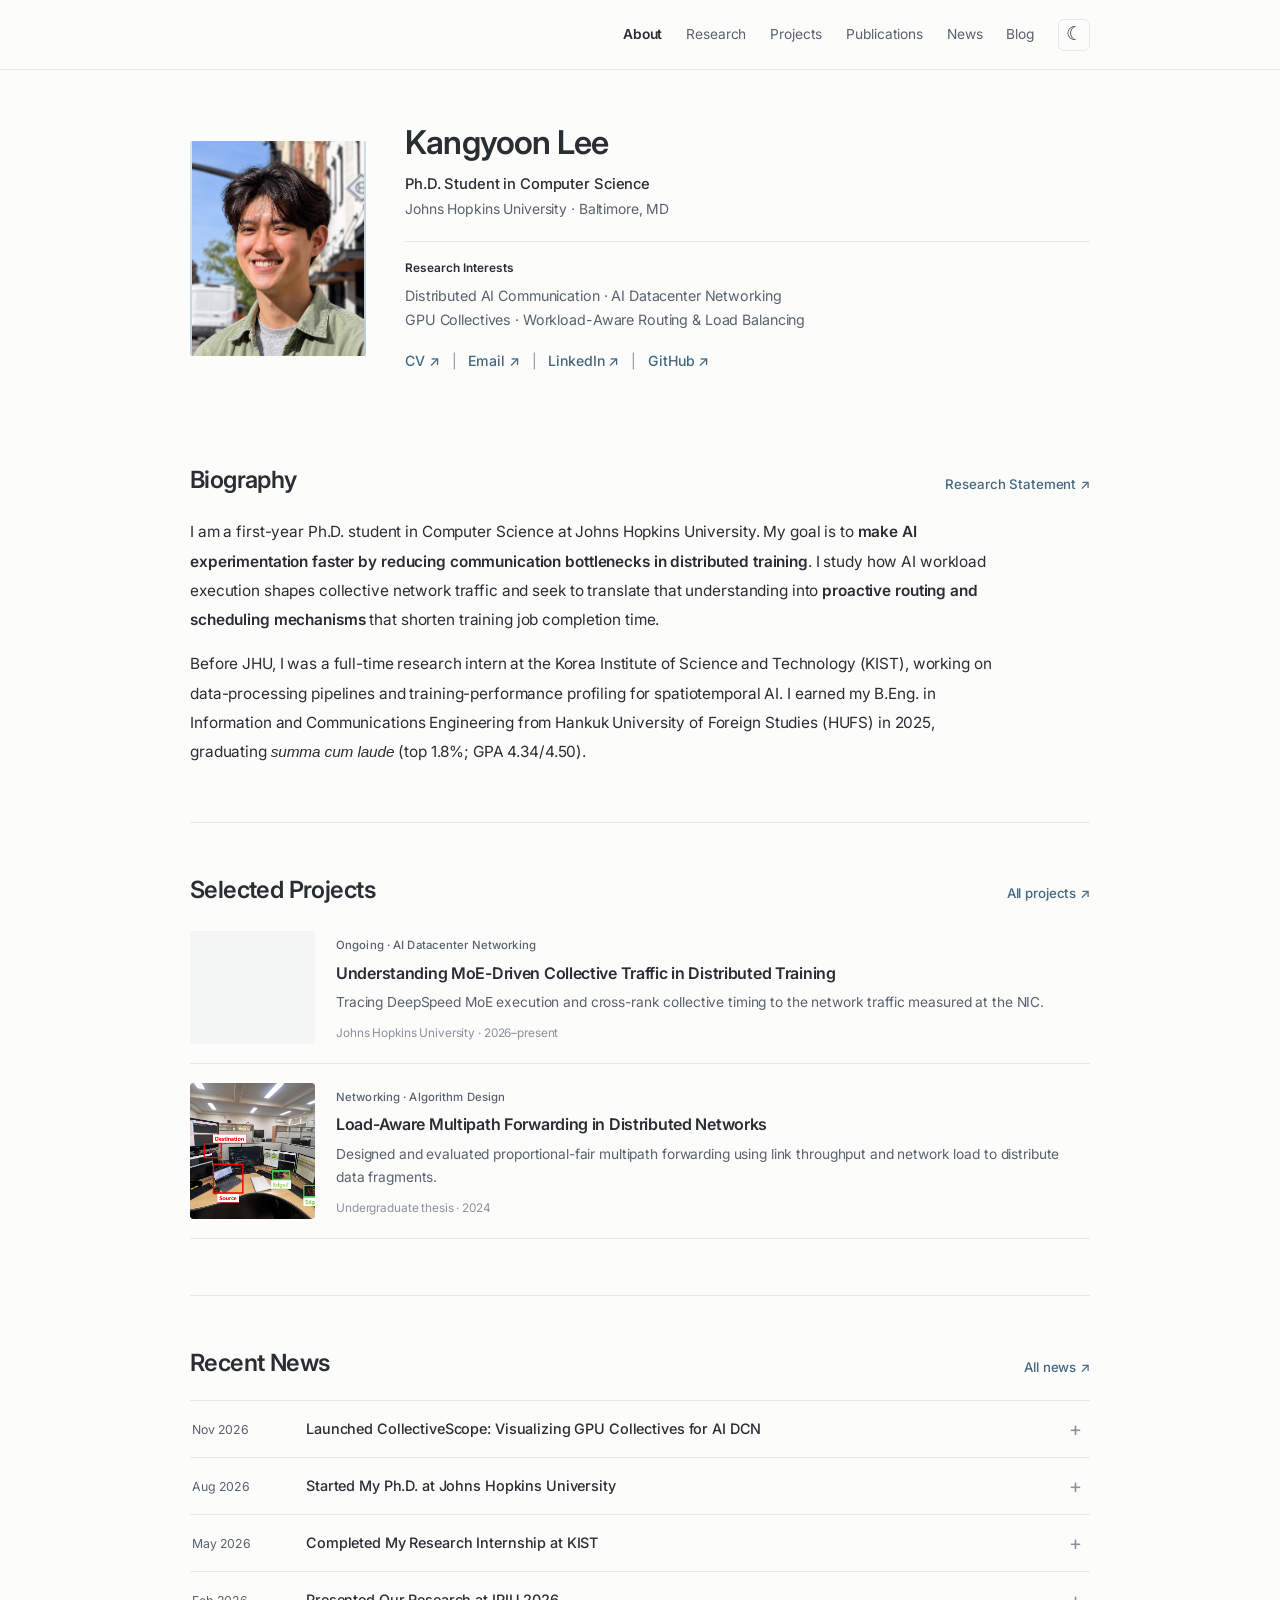
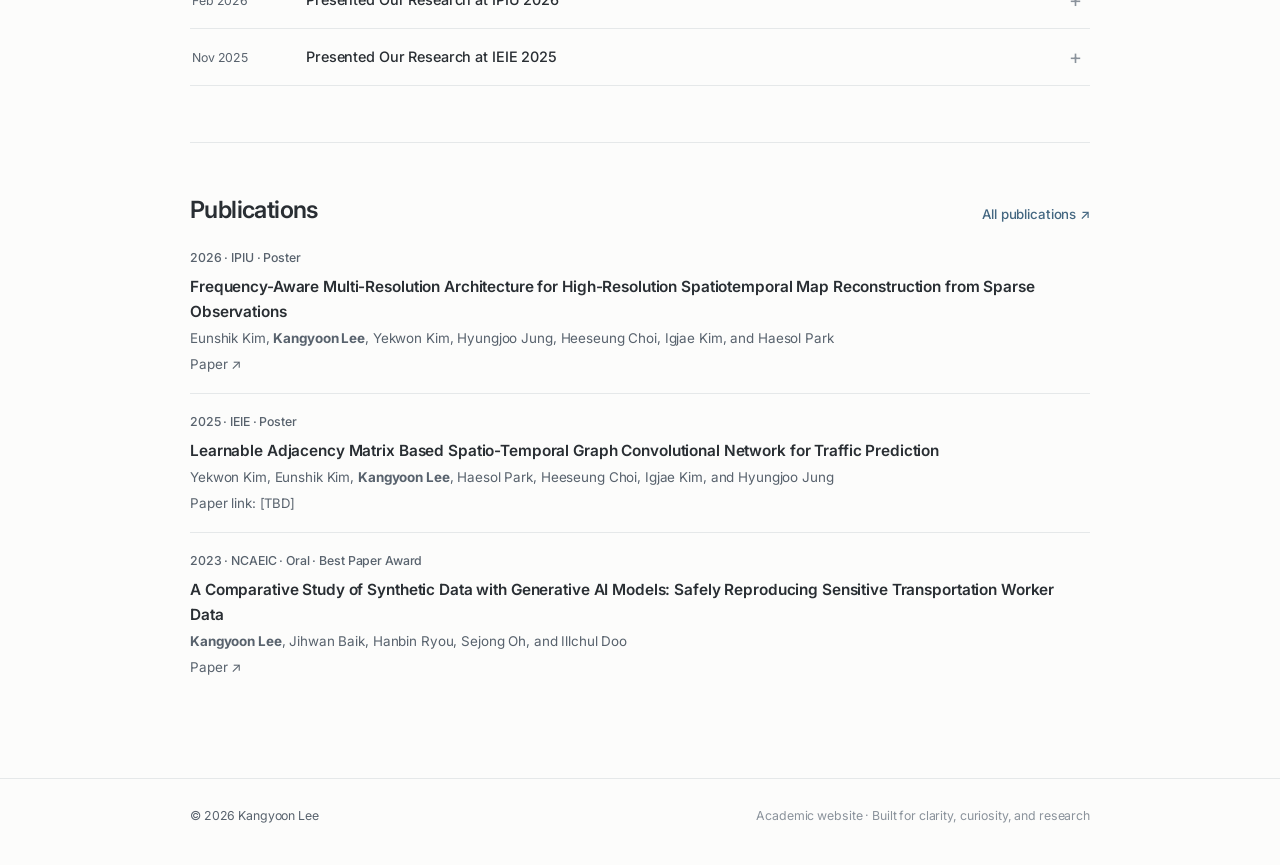
==== commit a1a2479e: "Align biography and featured projects with final CV" ====
--- a/index.html
+++ b/index.html
@@ -1,10 +1,19 @@
-<!doctype html><html lang="en"><head><meta charset="utf-8"><meta name="viewport" content="width=device-width, initial-scale=1"><meta name="description" content="Kangyoon Lee is a computer science Ph.D. student studying AI datacenter networking, GPU collective communication, network traffic bursts, and adaptive routing."><title>Kangyoon Lee — Researcher in AI Datacenter Networking</title><link rel="icon" href="assets/favicon.svg" type="image/svg+xml"><link rel="stylesheet" href="styles.css"><script src="site.js" defer></script><script>try{document.documentElement.dataset.theme=localStorage.getItem('klee-theme')||(matchMedia('(prefers-color-scheme: dark)').matches?'dark':'light')}catch(e){}</script></head>
+<!doctype html><html lang="en"><head>
+<!-- Google tag (gtag.js) -->
+<script async src="https://www.googletagmanager.com/gtag/js?id=G-PEPSNPEDSP"></script>
+<script>
+  window.dataLayer = window.dataLayer || [];
+  function gtag(){dataLayer.push(arguments);}
+  gtag('js', new Date());
+  gtag('config', 'G-PEPSNPEDSP');
+</script>
+<meta charset="utf-8"><meta name="viewport" content="width=device-width, initial-scale=1"><meta name="description" content="Kangyoon Lee is a computer science Ph.D. student studying AI datacenter networking, GPU collective communication, network traffic bursts, and adaptive routing."><title>Kangyoon Lee — Researcher in AI Datacenter Networking</title><link rel="icon" href="assets/favicon.svg" type="image/svg+xml"><link rel="stylesheet" href="styles.css"><script src="site.js" defer></script><script>try{document.documentElement.dataset.theme=localStorage.getItem('klee-theme')||(matchMedia('(prefers-color-scheme: dark)').matches?'dark':'light')}catch(e){}</script><!-- Cloudflare Web Analytics --><script type='module' src='https://static.cloudflareinsights.com/beacon.min.js' data-cf-beacon='{"token": "353c8e3401ea4c44af5de98a97d9bbe5"}'></script><!-- End Cloudflare Web Analytics --></head>
 <body><header class="site-header"><div class="wrap header-inner"><button class="mobile-menu" aria-controls="main-nav" aria-expanded="false">Menu ☰</button><nav class="nav" id="main-nav" aria-label="Main navigation"><a class="active" aria-current="page" href="index.html">About</a><a href="research.html">Research</a><a href="projects.html">Projects</a><a href="publications.html">Publications</a><a href="news.html">News</a><a href="blog.html">Blog</a><button class="theme-toggle" aria-label="Switch color theme"><span class="theme-icon" aria-hidden="true">☾</span></button></nav></div></header>
 <main class="wrap"><section class="hero" aria-label="Introduction"><div class="portrait-wrap"><div class="portrait-frame"><img class="portrait-backdrop" src="assets/profile.jpg" alt="" aria-hidden="true"><img class="portrait" src="assets/profile.jpg" alt="Portrait of Kangyoon Lee"></div></div><div class="hero-copy"><h1>Kangyoon Lee</h1><p class="position">Ph.D. Student in Computer Science</p><p class="affiliation">Johns Hopkins University · Baltimore, MD</p><div class="rule"></div><span class="interests-label">Research Interests</span><p class="interests">Distributed AI Communication · AI Datacenter Networking<br>GPU Collectives · Workload-Aware Routing &amp; Load Balancing</p><div class="link-row"><a href="assets/Kangyoon_Lee_CV.pdf" target="_blank" rel="noopener">CV ↗</a><span class="sep">|</span><a href="mailto:klee320@jhu.edu">Email ↗</a><span class="sep">|</span><a href="https://www.linkedin.com/in/kangyoon-lee-a5141427a/" target="_blank" rel="noopener noreferrer">LinkedIn ↗</a><span class="sep">|</span><a href="https://github.com/KangYoonLee" target="_blank" rel="noopener">GitHub ↗</a></div></div></section>
-<section class="section" id="biography"><div class="section-heading"><h2>Biography</h2><a class="more-link" href="research.html">Research Statement ↗</a></div><div class="body-copy"><p>I am a first-year Ph.D. student in Computer Science at Johns Hopkins University, working on <strong>mechanism-aware communication optimization for distributed AI systems</strong>. I study where <strong>traffic bursts originate in GPU collective communication</strong> and use these insights to design workload-aware routing, scheduling, and load-balancing mechanisms that get more AI training out of existing GPUs. My long-term goal is to <strong>let anyone choose, customize, and deploy AI on their own</strong>, without being held back by inefficient use of compute.</p><p>Before JHU, I was a full-time AI research intern at the Korea Institute of Science and Technology (KIST). I received my B.Eng. in Information and Communications Engineering from Hankuk University of Foreign Studies (HUFS) in 2025, graduating <em>summa cum laude</em> (<strong>top 1.8%; GPA 3.96/4.00</strong>).</p></div></section>
-<div class="section-rule"></div><section class="section" id="selected-projects"><div class="section-heading"><h2>Selected Projects</h2><a class="more-link" href="projects.html">All projects ↗</a></div><div class="project-list"><a class="project" href="projects.html#gpu-bursts"><div class="project-art project-art-empty" aria-hidden="true"></div><div><span class="project-kind">Ongoing · AI Datacenter Networking</span><h3>Understanding Traffic Bursts in GPU Collective Communication</h3><p>Mechanism-aware, cross-layer measurement of GPU collective traffic bursts and the execution phases that shape them.</p><span class="project-meta">Johns Hopkins University · 2026–present</span></div></a><a class="project" href="projects.html#fair-forwarding"><div class="project-art"><img src="assets/project-pfs-dff.png" loading="lazy" alt="Annotated proportional-fair edge forwarding testbed with source, destination, and three relay nodes"></div><div><span class="project-kind">Routing · Experimental Systems</span><h3>Proportional-Fair Multipath Forwarding in Edge Networks</h3><p>Designed and tested traffic-aware multipath forwarding to distribute data across constrained network paths.</p><span class="project-meta">Undergraduate thesis · 2024</span></div></a></div></section>
+<section class="section" id="biography"><div class="section-heading"><h2>Biography</h2><a class="more-link" href="research.html">Research Statement ↗</a></div><div class="body-copy"><p>I am a first-year Ph.D. student in Computer Science at Johns Hopkins University. My goal is to <strong>make AI experimentation faster by reducing communication bottlenecks in distributed training</strong>. I study how AI workload execution shapes collective network traffic and seek to translate that understanding into <strong>proactive routing and scheduling mechanisms</strong> that shorten training job completion time.</p><p>Before JHU, I was a full-time research intern at the Korea Institute of Science and Technology (KIST), working on data-processing pipelines and training-performance profiling for spatiotemporal AI. I earned my B.Eng. in Information and Communications Engineering from Hankuk University of Foreign Studies (HUFS) in 2025, graduating <em>summa cum laude</em> (top 1.8%; GPA 4.34/4.50).</p></div></section>
+<div class="section-rule"></div><section class="section" id="selected-projects"><div class="section-heading"><h2>Selected Projects</h2><a class="more-link" href="projects.html">All projects ↗</a></div><div class="project-list"><a class="project" href="projects.html#gpu-bursts"><div class="project-art project-art-empty" aria-hidden="true"></div><div><span class="project-kind">Ongoing · AI Datacenter Networking</span><h3>Understanding MoE-Driven Collective Traffic in Distributed Training</h3><p>Tracing DeepSpeed MoE execution and cross-rank collective timing to the network traffic measured at the NIC.</p><span class="project-meta">Johns Hopkins University · 2026–present</span></div></a><a class="project" href="projects.html#fair-forwarding"><div class="project-art"><img src="assets/project-pfs-dff.png" loading="lazy" alt="Proportional-fair forwarding testbed with a source, relays, and a destination"></div><div><span class="project-kind">Networking · Algorithm Design</span><h3>Load-Aware Multipath Forwarding in Distributed Networks</h3><p>Designed and evaluated proportional-fair multipath forwarding using link throughput and network load to distribute data fragments.</p><span class="project-meta">Undergraduate thesis · 2024</span></div></a></div></section>
 <div class="section-rule"></div><section class="section" id="recent-news"><div class="section-heading"><h2>Recent News</h2><a class="more-link" href="news.html">All news ↗</a></div><div class="news-list" data-news-list data-news-limit="5"></div></section>
 <div class="section-rule"></div><section class="section" id="publications"><div class="section-heading"><h2>Publications</h2><a class="more-link" href="publications.html">All publications ↗</a></div><div class="pub-list">
 <article class="pub"><div class="pub-year">2026 · IPIU · Poster</div><div class="pub-title">Frequency-Aware Multi-Resolution Architecture for High-Resolution Spatiotemporal Map Reconstruction from Sparse Observations</div><div class="pub-authors">Eunshik Kim, <strong>Kangyoon Lee</strong>, Yekwon Kim, Hyungjoo Jung, Heeseung Choi, Igjae Kim, and Haesol Park</div><div class="pub-venue"><a href="https://drive.google.com/file/d/1fijY-DSR096OE1NTxRyKl7PCEGbOuyuy/view" target="_blank" rel="noopener">Paper ↗</a></div></article>
-<article class="pub"><div class="pub-year">2025 · IEIE · Poster</div><div class="pub-title">Learnable Adjacency Matrix Based Spatio-Temporal Graph Convolutional Network for Traffic Prediction</div><div class="pub-authors">Yekwon Kim, Eunshik Kim, <strong>Kangyoon Lee</strong>, Haesol Park, Heeseung Choi, Igjae Kim, and Hyungjoo Jung</div><div class="pub-venue">Paper link: <span class="tbd-marker">[TBD]</span></div></article><article class="pub"><div class="pub-year">2023 · ICAEIC · Oral · Best Paper Award</div><div class="pub-title">A Comparative Study of Synthetic Data with Generative AI Models: Safely Reproducing Sensitive Transportation Worker Data</div><div class="pub-authors"><strong>Kangyoon Lee</strong>, Hanbin Ryou, Jihwan Baek, Sejong Oh, and Illchul Doo</div><div class="pub-venue"><a href="https://drive.google.com/file/d/1S6wTslbVXOL-vs75FmN3LtiXVv6EOuTP/view" target="_blank" rel="noopener">Paper ↗</a></div></article></div></section></main>
+<article class="pub"><div class="pub-year">2025 · IEIE · Poster</div><div class="pub-title">Learnable Adjacency Matrix Based Spatio-Temporal Graph Convolutional Network for Traffic Prediction</div><div class="pub-authors">Yekwon Kim, Eunshik Kim, <strong>Kangyoon Lee</strong>, Haesol Park, Heeseung Choi, Igjae Kim, and Hyungjoo Jung</div><div class="pub-venue">Paper link: <span class="tbd-marker">[TBD]</span></div></article><article class="pub"><div class="pub-year">2023 · NCAEIC · Oral · Best Paper Award</div><div class="pub-title">A Comparative Study of Synthetic Data with Generative AI Models: Safely Reproducing Sensitive Transportation Worker Data</div><div class="pub-authors"><strong>Kangyoon Lee</strong>, Jihwan Baik, Hanbin Ryou, Sejong Oh, and Illchul Doo</div><div class="pub-venue"><a href="https://drive.google.com/file/d/1S6wTslbVXOL-vs75FmN3LtiXVv6EOuTP/view" target="_blank" rel="noopener">Paper ↗</a></div></article></div></section></main>
 <footer class="site-footer"><div class="wrap footer-inner"><span>© <span class="year">2026</span> Kangyoon Lee</span><span class="footer-note">Academic website · Built for clarity, curiosity, and research</span></div></footer></body></html>
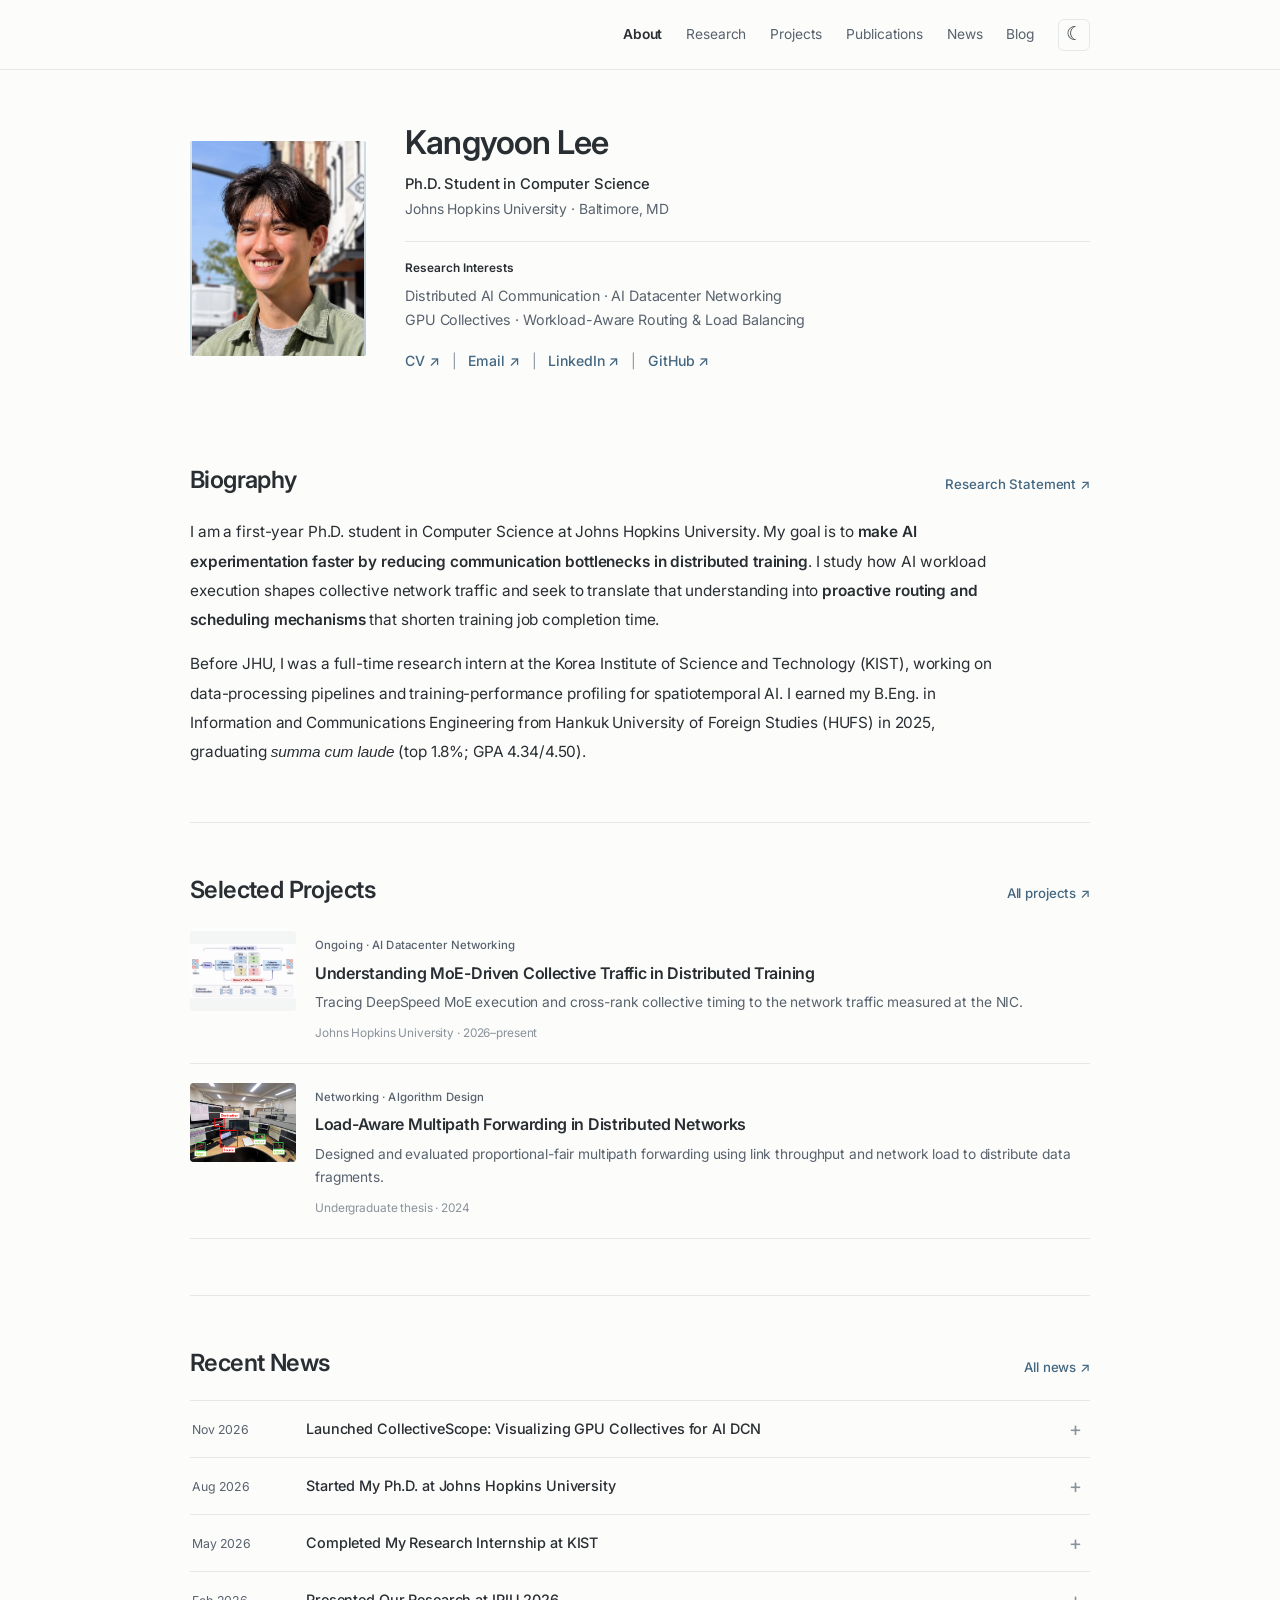
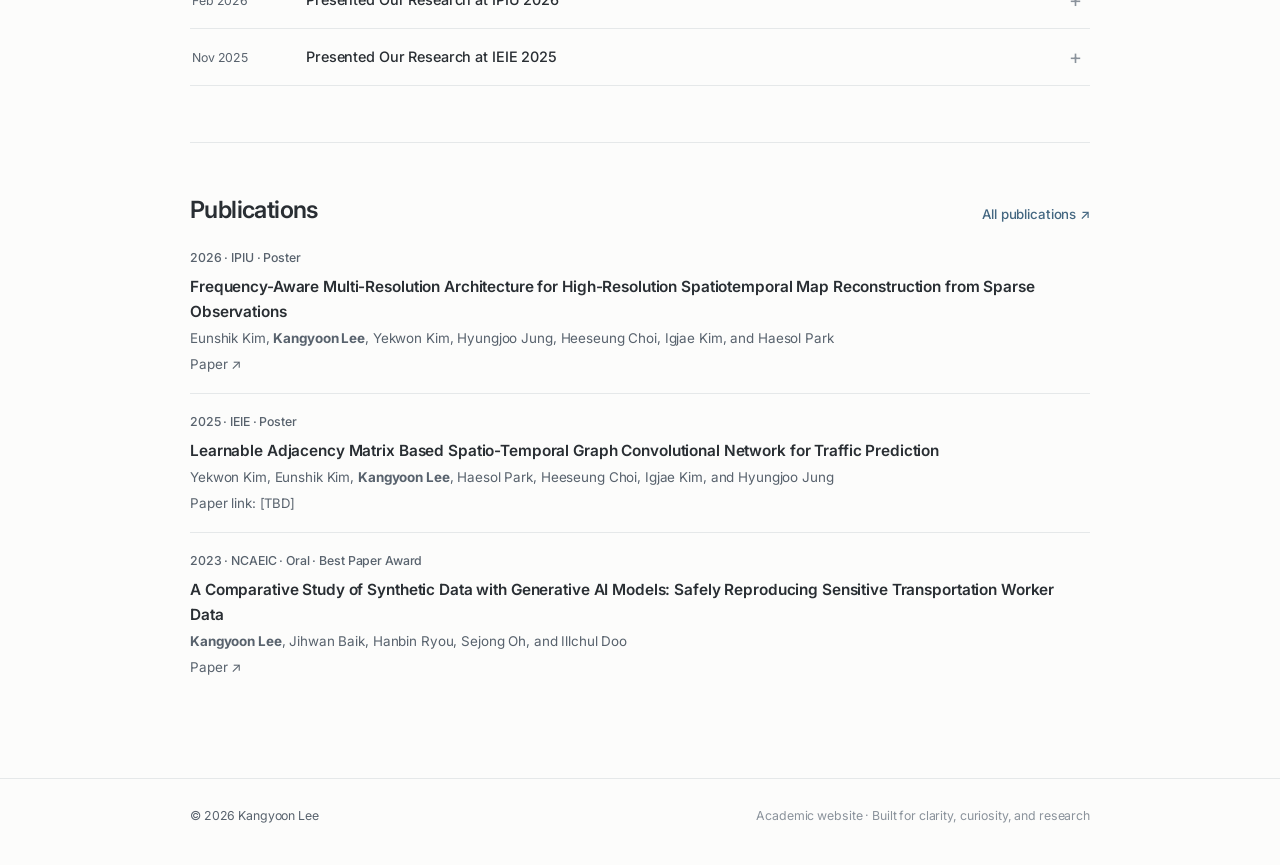
==== commit c73dc41e: "Use MoE overview as the single JHU thumbnail on the About page" ====
--- a/index.html
+++ b/index.html
@@ -11,7 +11,7 @@
 <body><header class="site-header"><div class="wrap header-inner"><button class="mobile-menu" aria-controls="main-nav" aria-expanded="false">Menu ☰</button><nav class="nav" id="main-nav" aria-label="Main navigation"><a class="active" aria-current="page" href="index.html">About</a><a href="research.html">Research</a><a href="projects.html">Projects</a><a href="publications.html">Publications</a><a href="news.html">News</a><a href="blog.html">Blog</a><button class="theme-toggle" aria-label="Switch color theme"><span class="theme-icon" aria-hidden="true">☾</span></button></nav></div></header>
 <main class="wrap"><section class="hero" aria-label="Introduction"><div class="portrait-wrap"><div class="portrait-frame"><img class="portrait-backdrop" src="assets/profile.jpg" alt="" aria-hidden="true"><img class="portrait" src="assets/profile.jpg" alt="Portrait of Kangyoon Lee"></div></div><div class="hero-copy"><h1>Kangyoon Lee</h1><p class="position">Ph.D. Student in Computer Science</p><p class="affiliation">Johns Hopkins University · Baltimore, MD</p><div class="rule"></div><span class="interests-label">Research Interests</span><p class="interests">Distributed AI Communication · AI Datacenter Networking<br>GPU Collectives · Workload-Aware Routing &amp; Load Balancing</p><div class="link-row"><a href="assets/Kangyoon_Lee_CV.pdf" target="_blank" rel="noopener">CV ↗</a><span class="sep">|</span><a href="mailto:klee320@jhu.edu">Email ↗</a><span class="sep">|</span><a href="https://www.linkedin.com/in/kangyoon-lee-a5141427a/" target="_blank" rel="noopener noreferrer">LinkedIn ↗</a><span class="sep">|</span><a href="https://github.com/KangYoonLee" target="_blank" rel="noopener">GitHub ↗</a></div></div></section>
 <section class="section" id="biography"><div class="section-heading"><h2>Biography</h2><a class="more-link" href="research.html">Research Statement ↗</a></div><div class="body-copy"><p>I am a first-year Ph.D. student in Computer Science at Johns Hopkins University. My goal is to <strong>make AI experimentation faster by reducing communication bottlenecks in distributed training</strong>. I study how AI workload execution shapes collective network traffic and seek to translate that understanding into <strong>proactive routing and scheduling mechanisms</strong> that shorten training job completion time.</p><p>Before JHU, I was a full-time research intern at the Korea Institute of Science and Technology (KIST), working on data-processing pipelines and training-performance profiling for spatiotemporal AI. I earned my B.Eng. in Information and Communications Engineering from Hankuk University of Foreign Studies (HUFS) in 2025, graduating <em>summa cum laude</em> (top 1.8%; GPA 4.34/4.50).</p></div></section>
-<div class="section-rule"></div><section class="section" id="selected-projects"><div class="section-heading"><h2>Selected Projects</h2><a class="more-link" href="projects.html">All projects ↗</a></div><div class="project-list"><a class="project" href="projects.html#gpu-bursts"><div class="project-art project-art-empty" aria-hidden="true"></div><div><span class="project-kind">Ongoing · AI Datacenter Networking</span><h3>Understanding MoE-Driven Collective Traffic in Distributed Training</h3><p>Tracing DeepSpeed MoE execution and cross-rank collective timing to the network traffic measured at the NIC.</p><span class="project-meta">Johns Hopkins University · 2026–present</span></div></a><a class="project" href="projects.html#fair-forwarding"><div class="project-art"><img src="assets/project-pfs-dff.png" loading="lazy" alt="Proportional-fair forwarding testbed with a source, relays, and a destination"></div><div><span class="project-kind">Networking · Algorithm Design</span><h3>Load-Aware Multipath Forwarding in Distributed Networks</h3><p>Designed and evaluated proportional-fair multipath forwarding using link throughput and network load to distribute data fragments.</p><span class="project-meta">Undergraduate thesis · 2024</span></div></a></div></section>
+<div class="section-rule"></div><section class="section" id="selected-projects"><div class="section-heading"><h2>Selected Projects</h2><a class="more-link" href="projects.html">All projects ↗</a></div><div class="project-list"><a class="project" href="projects.html#gpu-bursts"><div class="project-art"><img src="assets/project-jhu-moe-overview.png" loading="lazy" decoding="async" alt="MoE training architecture illustrating token routing and collective dispatch/combine communication"></div><div><span class="project-kind">Ongoing · AI Datacenter Networking</span><h3>Understanding MoE-Driven Collective Traffic in Distributed Training</h3><p>Tracing DeepSpeed MoE execution and cross-rank collective timing to the network traffic measured at the NIC.</p><span class="project-meta">Johns Hopkins University · 2026–present</span></div></a><a class="project" href="projects.html#fair-forwarding"><div class="project-art"><img src="assets/project-pfs-dff.png" loading="lazy" alt="Proportional-fair forwarding testbed with a source, relays, and a destination"></div><div><span class="project-kind">Networking · Algorithm Design</span><h3>Load-Aware Multipath Forwarding in Distributed Networks</h3><p>Designed and evaluated proportional-fair multipath forwarding using link throughput and network load to distribute data fragments.</p><span class="project-meta">Undergraduate thesis · 2024</span></div></a></div></section>
 <div class="section-rule"></div><section class="section" id="recent-news"><div class="section-heading"><h2>Recent News</h2><a class="more-link" href="news.html">All news ↗</a></div><div class="news-list" data-news-list data-news-limit="5"></div></section>
 <div class="section-rule"></div><section class="section" id="publications"><div class="section-heading"><h2>Publications</h2><a class="more-link" href="publications.html">All publications ↗</a></div><div class="pub-list">
 <article class="pub"><div class="pub-year">2026 · IPIU · Poster</div><div class="pub-title">Frequency-Aware Multi-Resolution Architecture for High-Resolution Spatiotemporal Map Reconstruction from Sparse Observations</div><div class="pub-authors">Eunshik Kim, <strong>Kangyoon Lee</strong>, Yekwon Kim, Hyungjoo Jung, Heeseung Choi, Igjae Kim, and Haesol Park</div><div class="pub-venue"><a href="https://drive.google.com/file/d/1fijY-DSR096OE1NTxRyKl7PCEGbOuyuy/view" target="_blank" rel="noopener">Paper ↗</a></div></article>
--- a/styles.css
+++ b/styles.css
@@ -261,3 +261,210 @@
 
 /* Header without a wordmark: right-align navigation on desktop. */
 @media (min-width:641px) { .header-inner { justify-content:flex-end; } }
+
+
+/* Project galleries: one image now, optional second image later.
+   Add a second .detail-media sibling inside .detail-media-stack when available. */
+.detail-media-stack{display:grid;grid-template-columns:minmax(0,1fr);gap:11px;align-content:start;min-width:0}
+.detail-media-stack .detail-media{margin:0;max-width:100%}
+.detail-media-stack .detail-media > a{display:block;width:100%;height:100%;}
+.detail-media-stack .detail-media img{display:block;width:100%;height:100%;object-fit:contain}
+.detail-media-stack .detail-media a:focus-visible{outline:2px solid var(--accent);outline-offset:3px}
+
+/* Project metadata and low-contrast-saturation category tags.
+   Separate semantic colors have explicit light and dark palettes. */
+:root{
+  --topic-netai-bg:#f1eff9;--topic-netai-fg:#514a7d;--topic-netai-border:#d9d3ed;
+  --topic-ai-bg:#eaf1f9;--topic-ai-fg:#285683;--topic-ai-border:#cbdcec;
+  --topic-systems-bg:#ebf3f0;--topic-systems-fg:#2a5f4d;--topic-systems-border:#c8ded4;
+  --status-bg:#e9f5ee;--status-fg:#246547;--status-border:#c3e2d0;
+}
+[data-theme="dark"]{
+  --topic-netai-bg:#312d43;--topic-netai-fg:#d8cfff;--topic-netai-border:#51486c;
+  --topic-ai-bg:#243446;--topic-ai-fg:#bfddff;--topic-ai-border:#3b526b;
+  --topic-systems-bg:#223b33;--topic-systems-fg:#b6ead4;--topic-systems-border:#3c5c50;
+  --status-bg:#203d31;--status-fg:#b9e8cc;--status-border:#416e58;
+}
+.project-affiliation{
+  display:flex;align-items:center;gap:7px;flex-wrap:wrap;
+  color:var(--muted);font-size:.79rem;line-height:1.65;margin-bottom:9px;
+}
+.project-affiliation strong{font-weight:650;color:var(--ink)}
+.project-affiliation .meta-separator{color:var(--light)}
+.project-status{
+  margin-left:auto;white-space:nowrap;border:1px solid var(--status-border);
+  background:var(--status-bg);color:var(--status-fg);
+  border-radius:4px;padding:1px 8px;line-height:1.6;font-size:.7rem;font-weight:600;
+}
+.detail .micro{display:flex;align-items:center;gap:8px;flex-wrap:wrap;margin-top:15px}
+.research-category{
+  display:inline-flex;align-items:center;flex:none;white-space:nowrap;
+  padding:2px 9px;border:1px solid transparent;border-radius:4px;
+  font-size:.70rem;line-height:1.6;font-weight:650;letter-spacing:0;
+}
+.research-category--netai{
+  background:var(--topic-netai-bg);color:var(--topic-netai-fg);
+  border-color:var(--topic-netai-border);
+}
+.research-category--ai{
+  background:var(--topic-ai-bg);color:var(--topic-ai-fg);
+  border-color:var(--topic-ai-border);
+}
+.research-category--systems{
+  background:var(--topic-systems-bg);color:var(--topic-systems-fg);
+  border-color:var(--topic-systems-border);
+}
+.detail .micro .keyword-text{flex:0 1 auto;min-width:0}
+@media(max-width:520px){
+  .project-affiliation{gap:5px;font-size:.76rem}
+  .project-status{margin-left:0}
+}
+
+
+/* Research image galleries: preserve every original image edge and label. */
+.detail-list .detail{
+  grid-template-columns:minmax(250px,38%) minmax(0,1fr);
+  gap:27px;
+}
+.detail-media-stack{
+  display:grid;
+  grid-template-columns:minmax(0,1fr);
+  gap:14px;
+  align-content:start;
+}
+.detail-media-stack .detail-media{
+  display:block;
+  width:100%;
+  height:auto;
+  aspect-ratio:auto;
+  min-width:0;
+  margin:0;
+  padding:0;
+  overflow:hidden;
+  border:1px solid var(--border);
+  border-radius:4px;
+  background:#fff;
+}
+.detail-media-stack .detail-media > a{
+  display:block;
+  width:100%;
+  height:auto;
+}
+.detail-media-stack .detail-media img{
+  display:block;
+  width:100%;
+  height:auto;
+  max-width:100%;
+  max-height:none;
+  min-height:0;
+  object-fit:contain;
+  object-position:center;
+  background:#fff;
+}
+.detail-media-stack .detail-media-empty{
+  background:var(--card);
+  border-color:transparent;
+  aspect-ratio:4/3;
+}
+/* The About page shows only the leading image for each featured project. */
+#selected-projects .project-art{
+  display:flex;
+  align-items:center;
+  justify-content:center;
+  width:100%;
+  min-height:100px;
+  aspect-ratio:4/3;
+  background:var(--card);
+  overflow:hidden;
+}
+#selected-projects .project-art img{
+  display:block;
+  width:100%;
+  height:100%;
+  min-height:0;
+  max-height:100%;
+  object-fit:contain;
+  object-position:center;
+  border-radius:3px;
+}
+@media(max-width:700px){
+  .detail-list .detail{grid-template-columns:minmax(180px,36%) minmax(0,1fr);gap:18px}
+}
+@media(max-width:520px){
+  .detail-list .detail{grid-template-columns:minmax(0,1fr);gap:13px}
+  .detail-media-stack .detail-media{width:100%;max-width:100%}
+  .detail-media-stack .detail-media-empty{max-width:220px}
+}
+
+
+/* Compact, non-interactive research imagery: maintain each image's full frame. */
+.detail-list .detail{
+  grid-template-columns:185px minmax(0,1fr);
+  gap:22px;
+}
+.detail-media-stack{
+  width:100%;
+  max-width:185px;
+  gap:9px;
+  align-content:start;
+}
+.detail-media-stack .detail-media{
+  width:100%;
+  max-width:100%;
+  height:auto;
+  aspect-ratio:auto;
+  overflow:hidden;
+  cursor:default;
+}
+.detail-media-stack .detail-media img{
+  display:block;
+  width:100%;
+  max-width:100%;
+  height:auto;
+  min-height:0;
+  max-height:none;
+  object-fit:contain;
+  object-position:center;
+  pointer-events:none;
+  user-select:none;
+}
+#selected-projects .project{
+  grid-template-columns:106px minmax(0,1fr);
+  gap:19px;
+}
+#selected-projects .project-art{
+  width:100%;
+  max-width:106px;
+  min-height:0;
+  aspect-ratio:4/3;
+}
+#selected-projects .project-art img{
+  width:100%;
+  height:100%;
+  min-height:0;
+  object-fit:contain;
+}
+@media(max-width:700px){
+  .detail-list .detail{
+    grid-template-columns:145px minmax(0,1fr);
+    gap:17px;
+  }
+  .detail-media-stack{max-width:145px}
+}
+@media(max-width:520px){
+  .detail-list .detail{
+    grid-template-columns:minmax(0,1fr);
+    gap:13px;
+  }
+  .detail-media-stack{
+    grid-template-columns:repeat(2,minmax(0,1fr));
+    width:100%;
+    max-width:340px;
+    gap:10px;
+  }
+  #selected-projects .project{
+    grid-template-columns:92px minmax(0,1fr);
+    gap:15px;
+  }
+  #selected-projects .project-art{max-width:92px}
+}
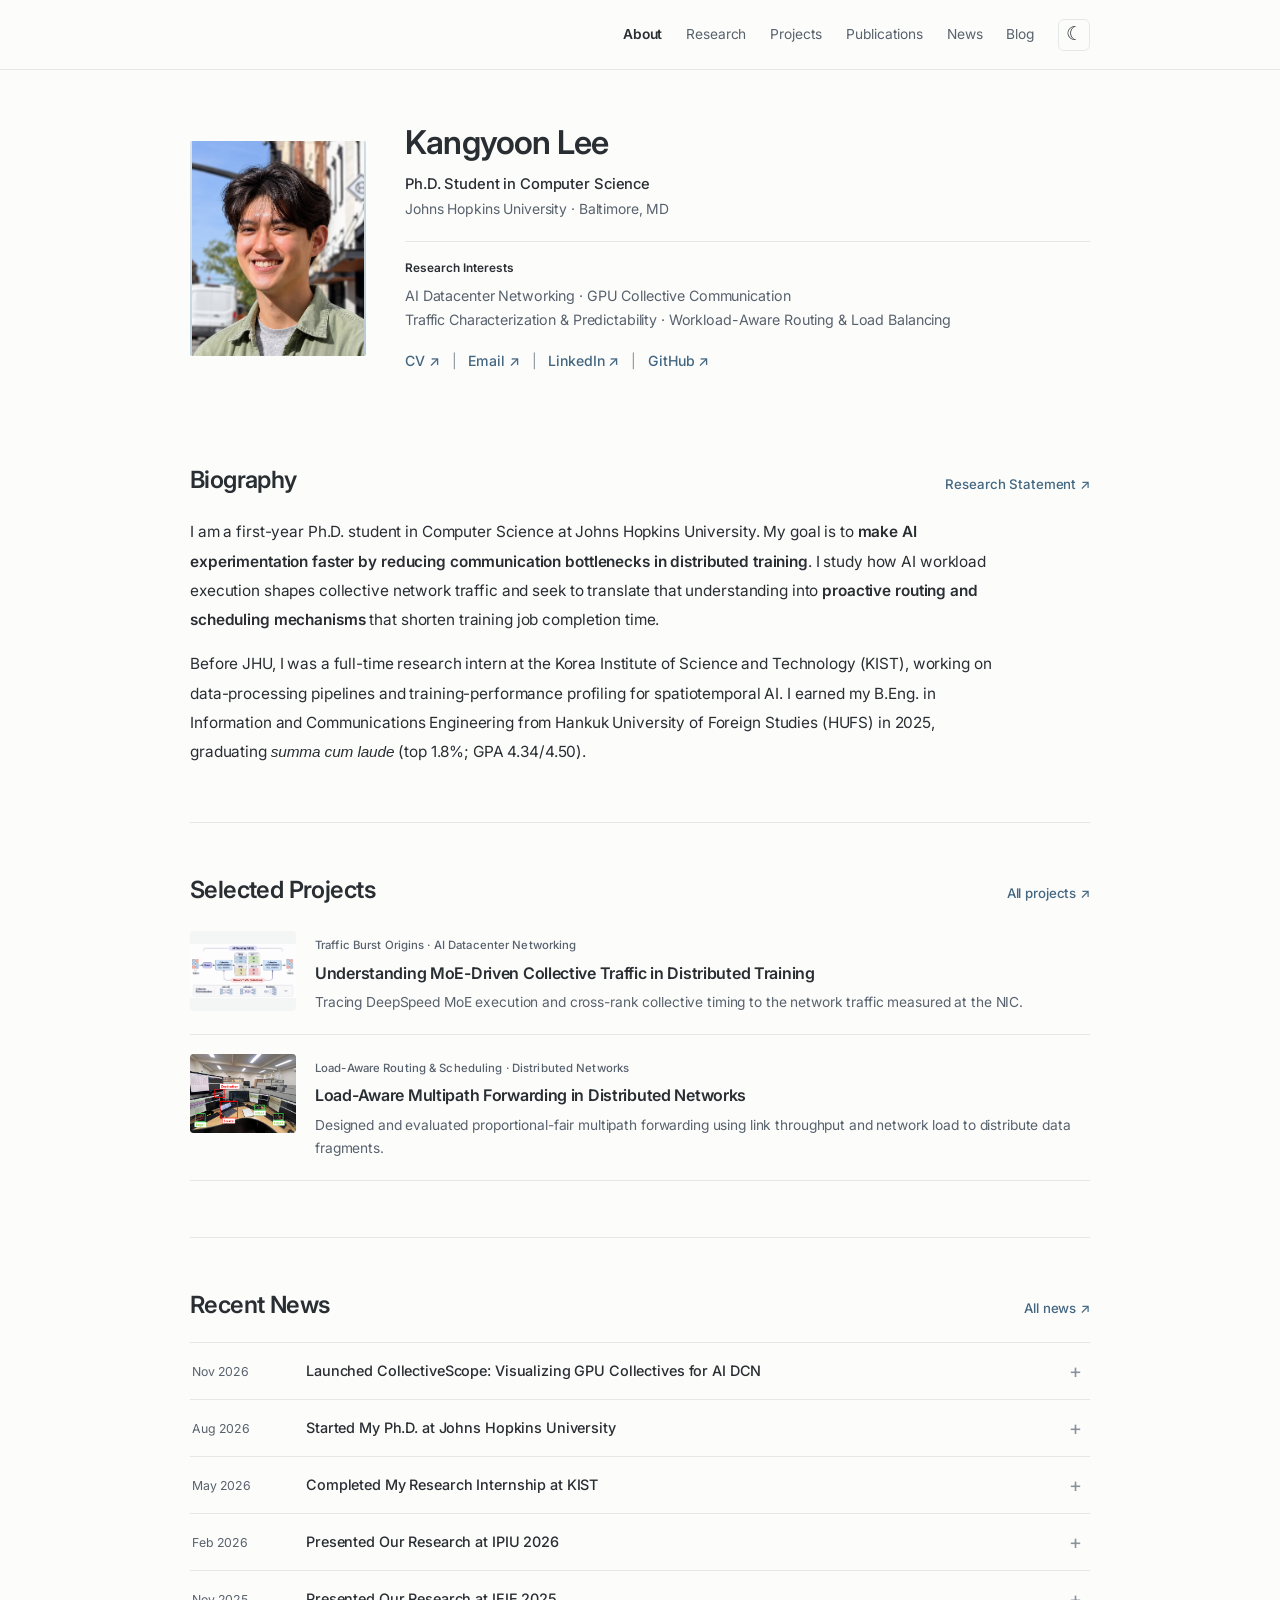
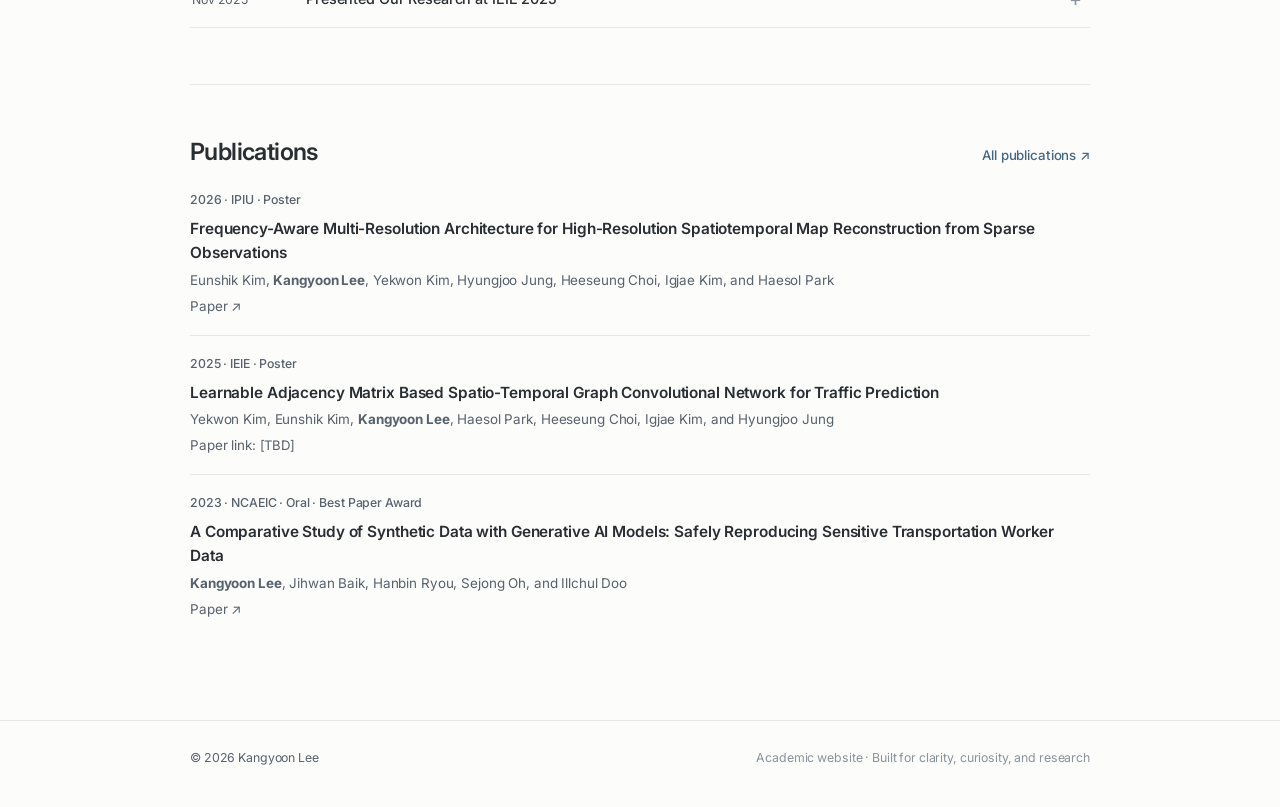
==== commit 4634644e: "Unify research interests and selected project topic labels" ====
--- a/index.html
+++ b/index.html
@@ -9,9 +9,9 @@
 </script>
 <meta charset="utf-8"><meta name="viewport" content="width=device-width, initial-scale=1"><meta name="description" content="Kangyoon Lee is a computer science Ph.D. student studying AI datacenter networking, GPU collective communication, network traffic bursts, and adaptive routing."><title>Kangyoon Lee — Researcher in AI Datacenter Networking</title><link rel="icon" href="assets/favicon.svg" type="image/svg+xml"><link rel="stylesheet" href="styles.css"><script src="site.js" defer></script><script>try{document.documentElement.dataset.theme=localStorage.getItem('klee-theme')||(matchMedia('(prefers-color-scheme: dark)').matches?'dark':'light')}catch(e){}</script><!-- Cloudflare Web Analytics --><script type='module' src='https://static.cloudflareinsights.com/beacon.min.js' data-cf-beacon='{"token": "353c8e3401ea4c44af5de98a97d9bbe5"}'></script><!-- End Cloudflare Web Analytics --></head>
 <body><header class="site-header"><div class="wrap header-inner"><button class="mobile-menu" aria-controls="main-nav" aria-expanded="false">Menu ☰</button><nav class="nav" id="main-nav" aria-label="Main navigation"><a class="active" aria-current="page" href="index.html">About</a><a href="research.html">Research</a><a href="projects.html">Projects</a><a href="publications.html">Publications</a><a href="news.html">News</a><a href="blog.html">Blog</a><button class="theme-toggle" aria-label="Switch color theme"><span class="theme-icon" aria-hidden="true">☾</span></button></nav></div></header>
-<main class="wrap"><section class="hero" aria-label="Introduction"><div class="portrait-wrap"><div class="portrait-frame"><img class="portrait-backdrop" src="assets/profile.jpg" alt="" aria-hidden="true"><img class="portrait" src="assets/profile.jpg" alt="Portrait of Kangyoon Lee"></div></div><div class="hero-copy"><h1>Kangyoon Lee</h1><p class="position">Ph.D. Student in Computer Science</p><p class="affiliation">Johns Hopkins University · Baltimore, MD</p><div class="rule"></div><span class="interests-label">Research Interests</span><p class="interests">Distributed AI Communication · AI Datacenter Networking<br>GPU Collectives · Workload-Aware Routing &amp; Load Balancing</p><div class="link-row"><a href="assets/Kangyoon_Lee_CV.pdf" target="_blank" rel="noopener">CV ↗</a><span class="sep">|</span><a href="mailto:klee320@jhu.edu">Email ↗</a><span class="sep">|</span><a href="https://www.linkedin.com/in/kangyoon-lee-a5141427a/" target="_blank" rel="noopener noreferrer">LinkedIn ↗</a><span class="sep">|</span><a href="https://github.com/KangYoonLee" target="_blank" rel="noopener">GitHub ↗</a></div></div></section>
+<main class="wrap"><section class="hero" aria-label="Introduction"><div class="portrait-wrap"><div class="portrait-frame"><img class="portrait-backdrop" src="assets/profile.jpg" alt="" aria-hidden="true"><img class="portrait" src="assets/profile.jpg" alt="Portrait of Kangyoon Lee"></div></div><div class="hero-copy"><h1>Kangyoon Lee</h1><p class="position">Ph.D. Student in Computer Science</p><p class="affiliation">Johns Hopkins University · Baltimore, MD</p><div class="rule"></div><span class="interests-label">Research Interests</span><p class="interests">AI Datacenter Networking · GPU Collective Communication<br>Traffic Characterization &amp; Predictability · Workload-Aware Routing &amp; Load Balancing</p><div class="link-row"><a href="assets/Kangyoon_Lee_CV.pdf" target="_blank" rel="noopener">CV ↗</a><span class="sep">|</span><a href="mailto:klee320@jhu.edu">Email ↗</a><span class="sep">|</span><a href="https://www.linkedin.com/in/kangyoon-lee-a5141427a/" target="_blank" rel="noopener noreferrer">LinkedIn ↗</a><span class="sep">|</span><a href="https://github.com/KangYoonLee" target="_blank" rel="noopener">GitHub ↗</a></div></div></section>
 <section class="section" id="biography"><div class="section-heading"><h2>Biography</h2><a class="more-link" href="research.html">Research Statement ↗</a></div><div class="body-copy"><p>I am a first-year Ph.D. student in Computer Science at Johns Hopkins University. My goal is to <strong>make AI experimentation faster by reducing communication bottlenecks in distributed training</strong>. I study how AI workload execution shapes collective network traffic and seek to translate that understanding into <strong>proactive routing and scheduling mechanisms</strong> that shorten training job completion time.</p><p>Before JHU, I was a full-time research intern at the Korea Institute of Science and Technology (KIST), working on data-processing pipelines and training-performance profiling for spatiotemporal AI. I earned my B.Eng. in Information and Communications Engineering from Hankuk University of Foreign Studies (HUFS) in 2025, graduating <em>summa cum laude</em> (top 1.8%; GPA 4.34/4.50).</p></div></section>
-<div class="section-rule"></div><section class="section" id="selected-projects"><div class="section-heading"><h2>Selected Projects</h2><a class="more-link" href="projects.html">All projects ↗</a></div><div class="project-list"><a class="project" href="projects.html#gpu-bursts"><div class="project-art"><img src="assets/project-jhu-moe-overview.png" loading="lazy" decoding="async" alt="MoE training architecture illustrating token routing and collective dispatch/combine communication"></div><div><span class="project-kind">Ongoing · AI Datacenter Networking</span><h3>Understanding MoE-Driven Collective Traffic in Distributed Training</h3><p>Tracing DeepSpeed MoE execution and cross-rank collective timing to the network traffic measured at the NIC.</p><span class="project-meta">Johns Hopkins University · 2026–present</span></div></a><a class="project" href="projects.html#fair-forwarding"><div class="project-art"><img src="assets/project-pfs-dff.png" loading="lazy" alt="Proportional-fair forwarding testbed with a source, relays, and a destination"></div><div><span class="project-kind">Networking · Algorithm Design</span><h3>Load-Aware Multipath Forwarding in Distributed Networks</h3><p>Designed and evaluated proportional-fair multipath forwarding using link throughput and network load to distribute data fragments.</p><span class="project-meta">Undergraduate thesis · 2024</span></div></a></div></section>
+<div class="section-rule"></div><section class="section" id="selected-projects"><div class="section-heading"><h2>Selected Projects</h2><a class="more-link" href="projects.html">All projects ↗</a></div><div class="project-list"><a class="project" href="projects.html#gpu-bursts"><div class="project-art"><img src="assets/project-jhu-moe-overview.png" loading="lazy" decoding="async" alt="MoE training architecture illustrating token routing and collective dispatch/combine communication"></div><div><span class="project-kind">Traffic Burst Origins · AI Datacenter Networking</span><h3>Understanding MoE-Driven Collective Traffic in Distributed Training</h3><p>Tracing DeepSpeed MoE execution and cross-rank collective timing to the network traffic measured at the NIC.</p></div></a><a class="project" href="projects.html#fair-forwarding"><div class="project-art"><img src="assets/project-pfs-dff.png" loading="lazy" alt="Proportional-fair forwarding testbed with a source, relays, and a destination"></div><div><span class="project-kind">Load-Aware Routing &amp; Scheduling · Distributed Networks</span><h3>Load-Aware Multipath Forwarding in Distributed Networks</h3><p>Designed and evaluated proportional-fair multipath forwarding using link throughput and network load to distribute data fragments.</p></div></a></div></section>
 <div class="section-rule"></div><section class="section" id="recent-news"><div class="section-heading"><h2>Recent News</h2><a class="more-link" href="news.html">All news ↗</a></div><div class="news-list" data-news-list data-news-limit="5"></div></section>
 <div class="section-rule"></div><section class="section" id="publications"><div class="section-heading"><h2>Publications</h2><a class="more-link" href="publications.html">All publications ↗</a></div><div class="pub-list">
 <article class="pub"><div class="pub-year">2026 · IPIU · Poster</div><div class="pub-title">Frequency-Aware Multi-Resolution Architecture for High-Resolution Spatiotemporal Map Reconstruction from Sparse Observations</div><div class="pub-authors">Eunshik Kim, <strong>Kangyoon Lee</strong>, Yekwon Kim, Hyungjoo Jung, Heeseung Choi, Igjae Kim, and Haesol Park</div><div class="pub-venue"><a href="https://drive.google.com/file/d/1fijY-DSR096OE1NTxRyKl7PCEGbOuyuy/view" target="_blank" rel="noopener">Paper ↗</a></div></article>
